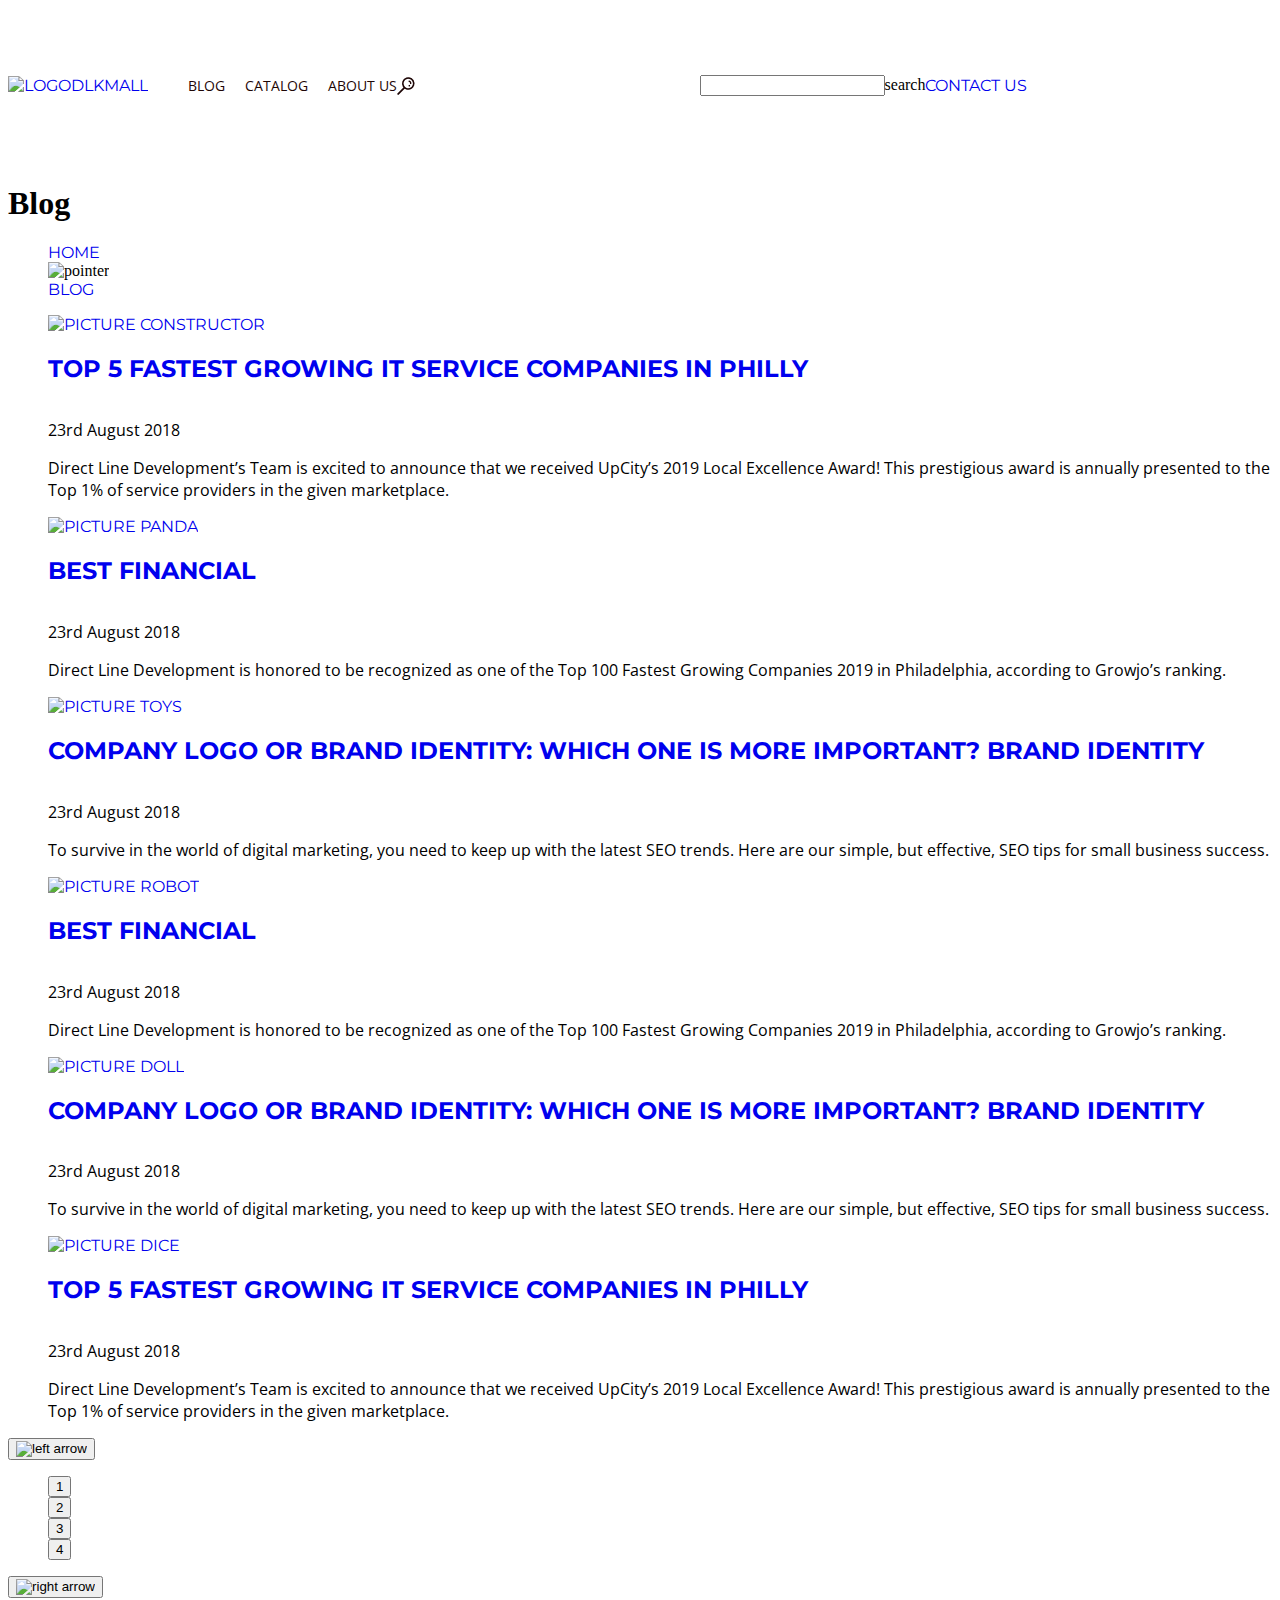
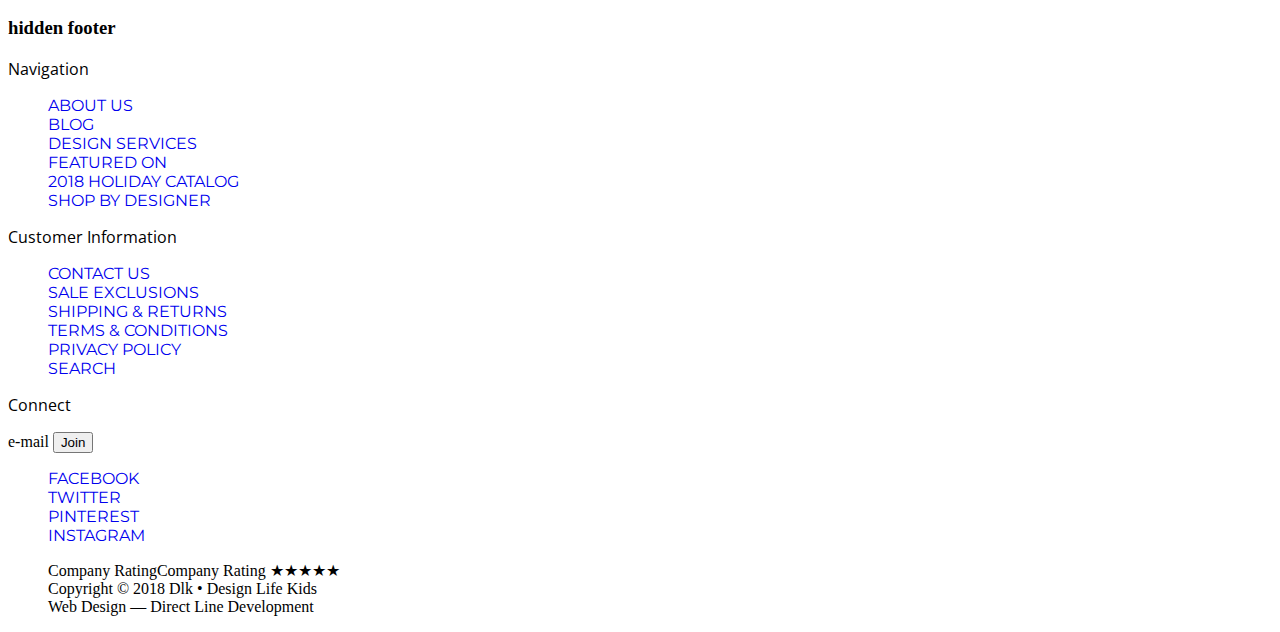
==== pages/blog.html @ 9ad9fa01 "Css + pictu+ conta" ====
<!DOCTYPE html>
<html lang="en">
<head>
    <meta charset="UTF-8">
    <meta http-equiv="X-UA-Compatible" content="IE=edge">
    <meta name="viewport" content="width=device-width, initial-scale=1.0">
    <title>Blog</title>
    <link rel="stylesheet" href="../styles/normalize.css">
    <link rel="stylesheet" href="../styles/common.css">
    <link rel="preconnect" href="https://fonts.googleapis.com">
    <link rel="preconnect" href="https://fonts.gstatic.com" crossorigin>
    <link href="https://fonts.googleapis.com/css2?family=Crimson+Text:ital,wght@1,400;1,700&family=Montserrat:wght@700&family=Open+Sans:wght@400;700&display=swap" rel="stylesheet">
</head>
<body>
    <header class="header container">
        <a href="/">
            <img class="header__logo" src="../pictures/logo.png" alt="LogoDLKmalL">
        </a>
        <nav class="header__nav">
            <ul class="header__nav-list">
                <li class="header-nav__item">
                    <a class="header-nav__link" href="#">Blog</a></li>
                <li class="header-nav__item">
                    <a class="header-nav__link" href="#">Catalog</a></li>
                <li class="header-nav__item">
                    <a class="header-nav__link" href="#">About us</a></li>
            </ul>
        </nav>
        <img class="header-search" src="../pictures/XMLID1397.png" alt="search">
        <uL class="header-search__list">
            <li class="header-search__search"><input type="search">search</li>
            <li class="header-search__btn"><a href="#">Contact us</a></li>
        </uL>
    </header>
    <main class="blog">
    <section class="blog container">
        <h1 class="blog__title">Blog</h1>
            <nav class="breadcrumps">
                <ul class="breadcrumps-list">
                    <li class="breadcrumps__link"><a href="#">Home</a></li>
                    <li class="breadcrumps__img"><img class="category-nav__img" src="../pictures/vector.png" alt="pointer"></li>
                    <li class="breadcrumps__link"><a href="#">Blog</a></li>
                </ul>
            </nav>
            <ul class="blog-list">
                <li class="blog__item"><a class="blog__linc" href="#">
                    <img class="blog_img" src="../pictures/constructor.png" alt="picture constructor">
                    <h2>Top 5 fastest growing it service companies in philly</h2></a></li>
                    <li><p>23rd August 2018</p></li>
                <li>
                    <p>
                        Direct Line Development’s Team is excited to announce that we received UpCity’s 2019 Local Excellence Award! This prestigious award is annually presented to the Top 1% of service providers in the given marketplace.
                    </p>
                </li>
                <li class="blog__item"><a class="blog__linc" href="#">
                    <img class="blog_img" src="../pictures/panda.jpg" alt="picture panda">
                    <h2>Best financial</h2></a></li>
                <li><p>23rd August 2018</p></li>
                <li>
                    <p>
                        Direct Line Development is honored to be recognized as one of the Top 100 Fastest Growing Companies 2019 in Philadelphia, according to Growjo’s ranking.
                    </p>
                </li>
                <li class="blog__item"><a class="blog__linc" href="#">
                    <img class="blog_img" src="../pictures/toys.jpg" alt="picture toys">
                    <h2>Company logo or brand identity: which one is more important? brand identity</h2></a></li>
                <li><p>23rd August 2018</p></li>
                <li>
                    <p>
                        To survive in the world of digital marketing, you need to keep up with the latest SEO trends. Here are our simple, but effective, SEO tips for small business success.
                    </p>
                </li>
                <li class="blog__item"><a class="blog__linc" href="#">
                    <img class="blog_img" src="../pictures/robot.jpg" alt="picture robot">
                    <h2>Best financial</h2></a></li>
                <li><p>23rd August 2018</p></li>
                <li>
                    <p>
                        Direct Line Development is honored to be recognized as one of the Top 100 Fastest Growing Companies 2019 in Philadelphia, according to Growjo’s ranking.
                    </p>
                </li>
                <li class="blog__item"><a class="blog__linc" href="#">
                    <img class="blog_img" src="../pictures/doll.jpg" alt="picture doll">
                    <h2>Company logo or brand identity: which one is more important? brand identity</h2></a></li>
                    <li><p>23rd August 2018</p></li>
                <li>
                    <p>
                        To survive in the world of digital marketing, you need to keep up with the latest SEO trends. Here are our simple, but effective, SEO tips for small business success.
                    </p>
                </li>
                <li class="blog__item"><a class="blog__linc" href="#">
                    <img class="blog_img" src="../pictures/dice.jpg" alt="picture dice">
                    <h2>Top 5 fastest growing it service companies in philly</h2></a></li>
                    <li><p>23rd August 2018</p></li>
                <li>
                    <p>
                        Direct Line Development’s Team is excited to announce that we received UpCity’s 2019 Local Excellence Award! This prestigious award is annually presented to the Top 1% of service providers in the given marketplace.
                    </p>
                </li>
            </ul>
        </section>
    <div class="pages">
        <button class="pages__item"><img src="../pictures/left.jpg" alt="left arrow"></button>
        <ol class="pages__list">
            <li class="pages__item"><button class="pages__btn">1</button></li>
            <li class="pages__item"><button class="pages__btn">2</button></li>
            <li class="pages__item"><button class="pages__btn">3</button></li>
            <li class="pages__item"><button class="pages__btn">4</button></li>
        </ol>
        <button class="pages__item"><img src="../pictures/right.jpg" alt="right arrow"></button>
    </div>
    </main>
    <footer>
        <section class="footer container">
            <h3 class="footer-hidden">hidden footer</h3>
                <p class="footer-title">Navigation</p>
            <ul class="footer__list">
                <li class="footer__item"><a class="footer__link" href="#">About Us</a></li>
                <li class="footer__item"><a class="footer__link" href="#">Blog</a></li>
                <li class="footer__item"><a class="footer__link" href="#">Design Services</a></li>
                <li class="footer__item"><a class="footer__link" href="#">Featured On</a></li>
                <li class="footer__item"><a class="footer__link" href="#">2018 Holiday Catalog</a></li>
                <li class="footer__item"><a class="footer__link" href="#">Shop By Designer</a></li>
            </ul>
            <p class="footer-title">Customer Information</p> 
            <ul class="footer__list">
                <li class="footer__item"><a class="footer__link" href="#">Contact Us</a></li>
                <li class="footer__item"><a class="footer__link" href="#">Sale Exclusions</a></li>
                <li class="footer__item"><a class="footer__link" href="#">Shipping & Returns</a></li> 
                <li class="footer__item"><a class="footer__link" href="#">Terms & Conditions</a></li>
                <li class="footer__item"><a class="footer__link" href="#">Privacy Policy</a></li>
                <li class="footer__item"><a class="footer__link" href="#">Search</a></li>
            </ul>
            <p class="footer-title">Connect</p> 
            <form class="footer__enter" action="e-mail">e-mail
            <button class="footer__btn">Join</button>
            </form>
            <ul class="footer-social__list">
                <li class="footer-social__item"><a class="footer-social__link" href="#">Facebook</a></li>
                <li class="footer-social__item"><a class="footer-social__link" href="#">Twitter</a></li>
                <li class="footer-social__item"><a class="footer-social__link" href="#">Pinterest</a></li>
                <li class="footer-social__item"><a class="footer-social__link" href="#">Instagram</a></li>
            </ul>
            <ul class="iformation">
                <li class="information__text">Company RatingCompany Rating &#9733;&#9733;&#9733;&#9733;&#9733;</li>
                <li class="information__text">Copyright © 2018 Dlk • Design Life Kids</li>
                <li class="information__text">Web Design — Direct Line Development</li>
            </ul>
        </section>
    </footer>
    
</body>
</html>
---- styles/common.css ----
/* Общие стили*/
* {
    box-sizing: border-box;
}

ul {
    list-style-type: none;
}

ol {
    list-style-type: none;
}

a {
    display: inline-block;
    text-decoration: none;
    text-transform: uppercase;
    font-family: 'Montserrat', sans-serif;
}
a:hover {
    text-decoration: underline;
}

.category__link {
    color: #FFFFFF;
}

p {
    font-family: 'Open Sans', sans-serif;
}


header {
    display: flex;
    align-items: center;
    margin: 50px auto;
}

.container{
    max-width: 1400px;
    margin: 0 auto;
}

.header__nav-list {
    display: flex;
}

.header-nav__link {
    color: #1E0606;
    font-family: 'Open Sans';
    font-style: normal;
    font-weight: 400;
    font-size: 14px;
    line-height: 19px;
    display: flex;
    align-items: center;
    text-transform: uppercase;
}

.header-nav__item:not(:last-child) {
    margin-right: 20.02px;
}

.header-search__list {
    display: flex;
    align-items: center;
    margin: 67.26px auto;
}
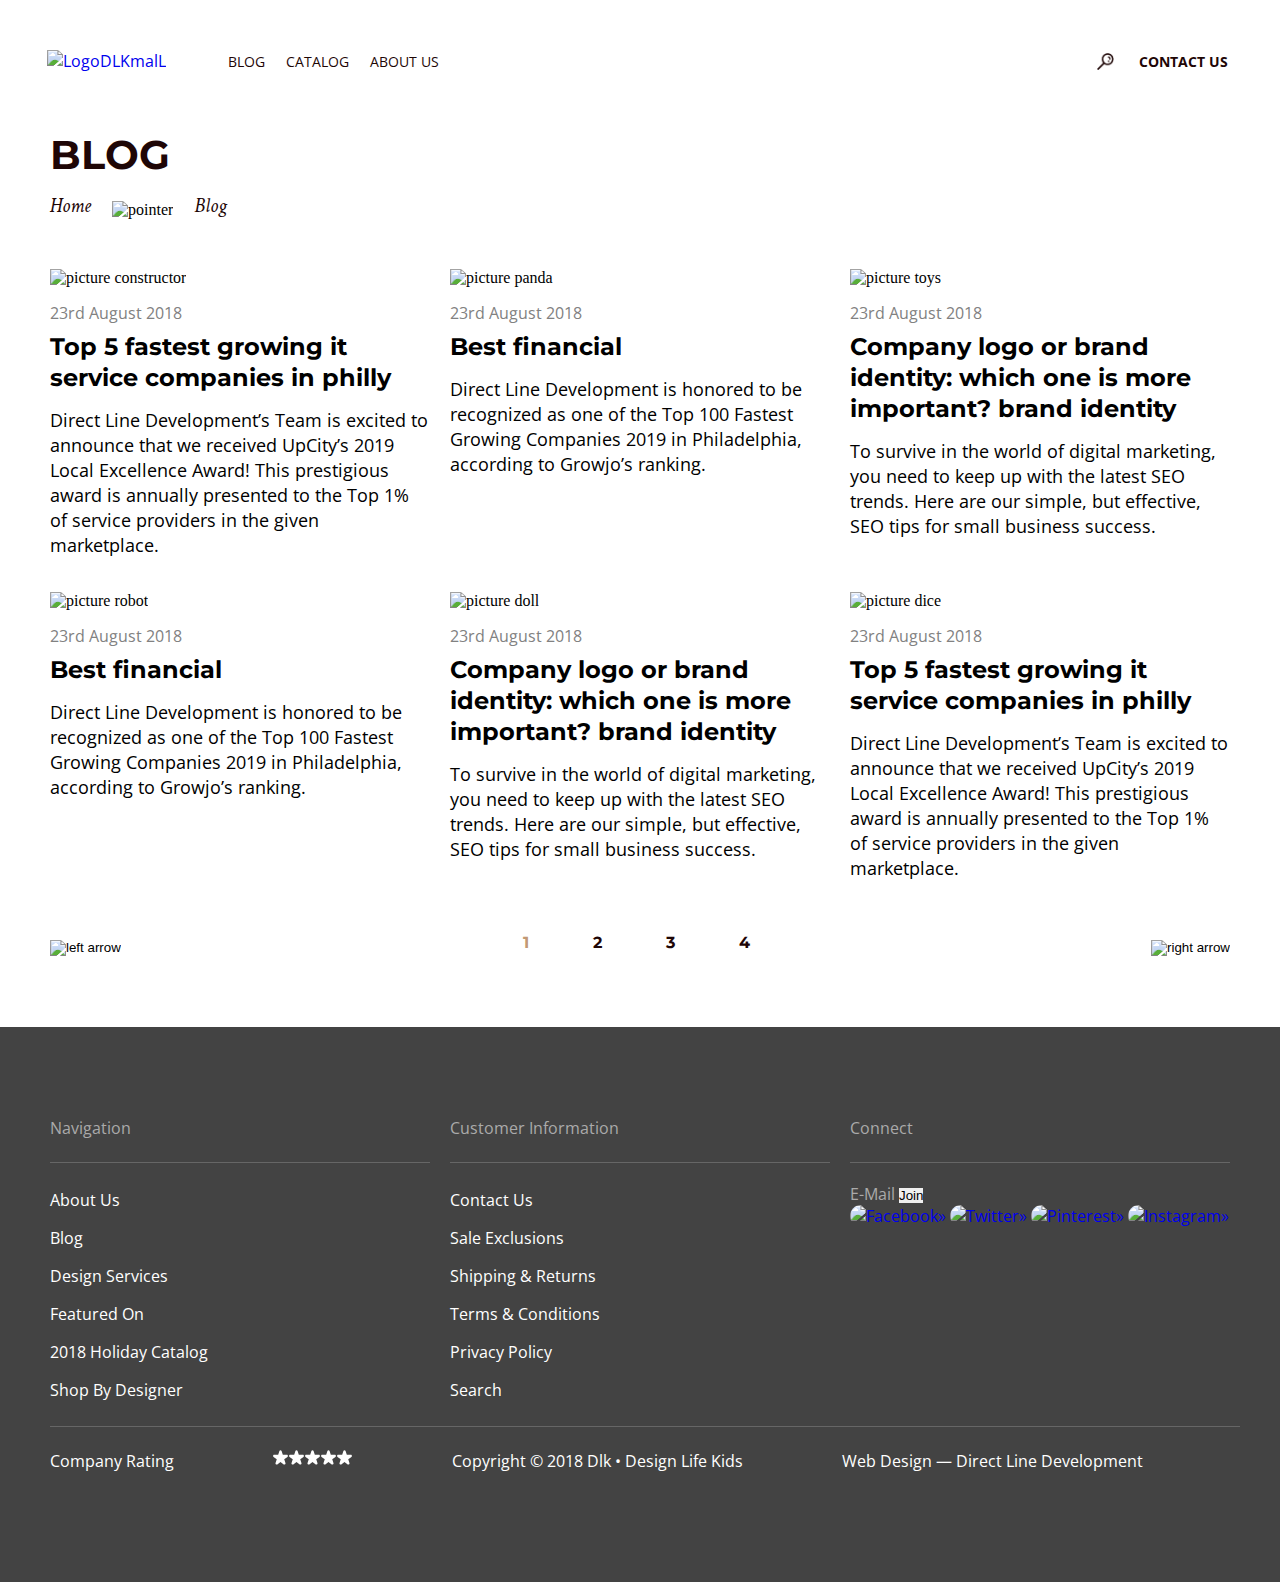
==== commit 917f2fb2: "blog and contact" ====
--- a/pages/blog.html
+++ b/pages/blog.html
@@ -7,6 +7,7 @@
     <title>Blog</title>
     <link rel="stylesheet" href="../styles/normalize.css">
     <link rel="stylesheet" href="../styles/common.css">
+    <link rel="stylesheet" href="../styles/blog.css">
     <link rel="preconnect" href="https://fonts.googleapis.com">
     <link rel="preconnect" href="https://fonts.gstatic.com" crossorigin>
     <link href="https://fonts.googleapis.com/css2?family=Crimson+Text:ital,wght@1,400;1,700&family=Montserrat:wght@700&family=Open+Sans:wght@400;700&display=swap" rel="stylesheet">
@@ -14,22 +15,21 @@
 <body>
     <header class="header container">
         <a href="/">
-            <img class="header__logo" src="../pictures/logo.png" alt="LogoDLKmalL">
+            <img class="header__logo" src="../pictures/logo.png" alt="LogoDLKmalL" width="100" height="52">
         </a>
         <nav class="header__nav">
             <ul class="header__nav-list">
                 <li class="header-nav__item">
-                    <a class="header-nav__link" href="#">Blog</a></li>
+                    <a class="header-nav__link" href="../pages/blog.html">Blog</a></li>
                 <li class="header-nav__item">
-                    <a class="header-nav__link" href="#">Catalog</a></li>
+                    <a class="header-nav__link" href="../pages/catalog.html">Catalog</a></li>
                 <li class="header-nav__item">
-                    <a class="header-nav__link" href="#">About us</a></li>
+                    <a class="header-nav__link" href="../pages/contact.html">About us</a></li>
             </ul>
         </nav>
-        <img class="header-search" src="../pictures/XMLID1397.png" alt="search">
-        <uL class="header-search__list">
-            <li class="header-search__search"><input type="search">search</li>
-            <li class="header-search__btn"><a href="#">Contact us</a></li>
+            <uL class="header-search__list">
+                <li class="header-search__item"><img class="header-search-img" src="../pictures/XMLID1397.png" alt="search" width="17" height="17"></li>
+            <li class="header-search__item"><a class="header-search__btn" href="../pages/contact.html">Contact us</a></li>
         </uL>
     </header>
     <main class="blog">
@@ -37,84 +37,78 @@
         <h1 class="blog__title">Blog</h1>
             <nav class="breadcrumps">
                 <ul class="breadcrumps-list">
-                    <li class="breadcrumps__link"><a href="#">Home</a></li>
-                    <li class="breadcrumps__img"><img class="category-nav__img" src="../pictures/vector.png" alt="pointer"></li>
-                    <li class="breadcrumps__link"><a href="#">Blog</a></li>
+                    <li class="breadcrumps__link"><a class="breadcrumps__text" href="../index.html">Home</a></li>
+                    <li class="breadcrumps__img"><img class="breadcrumps-nav__img" src="../pictures/vector.png" alt="pointer"></li>
+                    <li class="breadcrumps__link"><a class="breadcrumps__text" href="../pages/blog.html">Blog</a></li>
                 </ul>
             </nav>
             <ul class="blog-list">
-                <li class="blog__item"><a class="blog__linc" href="#">
+                <li class="blog__item">
                     <img class="blog_img" src="../pictures/constructor.png" alt="picture constructor">
-                    <h2>Top 5 fastest growing it service companies in philly</h2></a></li>
-                    <li><p>23rd August 2018</p></li>
-                <li>
-                    <p>
-                        Direct Line Development’s Team is excited to announce that we received UpCity’s 2019 Local Excellence Award! This prestigious award is annually presented to the Top 1% of service providers in the given marketplace.
-                    </p>
+                    <p class="blog__data">23rd August 2018</p>
+                    <a class="blog__name"  href="#">Top 5 fastest growing it service companies in philly</a>
+                    <p class="blog__information">
+                        Direct Line Development’s Team is excited to announce that we received UpCity’s 2019 Local Excellence Award! This prestigious award is annually presented to the Top 1% of service providers in the given marketplace.</p>
                 </li>
-                <li class="blog__item"><a class="blog__linc" href="#">
+                <li class="blog__item">
                     <img class="blog_img" src="../pictures/panda.jpg" alt="picture panda">
-                    <h2>Best financial</h2></a></li>
-                <li><p>23rd August 2018</p></li>
-                <li>
-                    <p>
+                    <p class="blog__data">23rd August 2018</p>
+                    <a class="blog__name" href="#">Best financial</a>
+                    <p class="blog__information">
                         Direct Line Development is honored to be recognized as one of the Top 100 Fastest Growing Companies 2019 in Philadelphia, according to Growjo’s ranking.
                     </p>
                 </li>
-                <li class="blog__item"><a class="blog__linc" href="#">
+                <li class="blog__item">
                     <img class="blog_img" src="../pictures/toys.jpg" alt="picture toys">
-                    <h2>Company logo or brand identity: which one is more important? brand identity</h2></a></li>
-                <li><p>23rd August 2018</p></li>
-                <li>
-                    <p>
+                    <p class="blog__data">23rd August 2018</p>
+                    <a class="blog__name" href="#">Company logo or brand identity: which one is more important? brand identity</a>
+                    <p class="blog__information">
                         To survive in the world of digital marketing, you need to keep up with the latest SEO trends. Here are our simple, but effective, SEO tips for small business success.
                     </p>
                 </li>
-                <li class="blog__item"><a class="blog__linc" href="#">
+                <li class="blog__item">
                     <img class="blog_img" src="../pictures/robot.jpg" alt="picture robot">
-                    <h2>Best financial</h2></a></li>
-                <li><p>23rd August 2018</p></li>
-                <li>
-                    <p>
+                    <p class="blog__data">23rd August 2018</p>
+                    <a class="blog__name" href="#">Best financial</a>
+                    <p class="blog__information">
                         Direct Line Development is honored to be recognized as one of the Top 100 Fastest Growing Companies 2019 in Philadelphia, according to Growjo’s ranking.
                     </p>
                 </li>
-                <li class="blog__item"><a class="blog__linc" href="#">
+                <li class="blog__item">
                     <img class="blog_img" src="../pictures/doll.jpg" alt="picture doll">
-                    <h2>Company logo or brand identity: which one is more important? brand identity</h2></a></li>
-                    <li><p>23rd August 2018</p></li>
-                <li>
-                    <p>
+                    <p class="blog__data">23rd August 2018</p>
+                    <a class="blog__name" href="#">Company logo or brand identity: which one is more important? brand identity</a>
+                    <p class="blog__information">
                         To survive in the world of digital marketing, you need to keep up with the latest SEO trends. Here are our simple, but effective, SEO tips for small business success.
                     </p>
                 </li>
-                <li class="blog__item"><a class="blog__linc" href="#">
+                <li class="blog__item">
                     <img class="blog_img" src="../pictures/dice.jpg" alt="picture dice">
-                    <h2>Top 5 fastest growing it service companies in philly</h2></a></li>
-                    <li><p>23rd August 2018</p></li>
-                <li>
-                    <p>
+                    <p class="blog__data">23rd August 2018</p>
+                    <a class="blog__name" href="#">Top 5 fastest growing it service companies in philly</a>
+                    <p class="blog__information">
                         Direct Line Development’s Team is excited to announce that we received UpCity’s 2019 Local Excellence Award! This prestigious award is annually presented to the Top 1% of service providers in the given marketplace.
                     </p>
                 </li>
             </ul>
         </section>
-    <div class="pages">
-        <button class="pages__item"><img src="../pictures/left.jpg" alt="left arrow"></button>
-        <ol class="pages__list">
-            <li class="pages__item"><button class="pages__btn">1</button></li>
-            <li class="pages__item"><button class="pages__btn">2</button></li>
-            <li class="pages__item"><button class="pages__btn">3</button></li>
-            <li class="pages__item"><button class="pages__btn">4</button></li>
-        </ol>
-        <button class="pages__item"><img src="../pictures/right.jpg" alt="right arrow"></button>
-    </div>
+        <div class="pages container">
+            <button class="pages__item-left"><img src="../pictures/tleft.svg" alt="left arrow"></button>
+            <ol class="pages__list">
+                <li class="pages__item"><a class="pages__nav actpage" href="#">1</a></li>
+                <li class="pages__item"><a class="pages__nav" href="#">2</a></li>
+                <li class="pages__item"><a class="pages__nav" href="#">3</a></li>
+                <li class="pages__item"><a class="pages__nav" href="#">4</a></li>
+            </ol>
+            <button class="pages__item-right"><img src="../pictures/tright.svg" alt="right arrow"></button>
+        </div>
     </main>
     <footer>
-        <section class="footer container">
-            <h3 class="footer-hidden">hidden footer</h3>
-                <p class="footer-title">Navigation</p>
+        <section class="footer">
+            <h3 class="hidden__header">hidden footer</h3>
+            <div  class="footer-block container">
             <ul class="footer__list">
+                <li class="footer-title"><p class="footer-text">Navigation</p></li>
                 <li class="footer__item"><a class="footer__link" href="#">About Us</a></li>
                 <li class="footer__item"><a class="footer__link" href="#">Blog</a></li>
                 <li class="footer__item"><a class="footer__link" href="#">Design Services</a></li>
@@ -122,8 +116,8 @@
                 <li class="footer__item"><a class="footer__link" href="#">2018 Holiday Catalog</a></li>
                 <li class="footer__item"><a class="footer__link" href="#">Shop By Designer</a></li>
             </ul>
-            <p class="footer-title">Customer Information</p> 
             <ul class="footer__list">
+                <li class="footer-title"><p class="footer-text">Customer Information</p> </li>
                 <li class="footer__item"><a class="footer__link" href="#">Contact Us</a></li>
                 <li class="footer__item"><a class="footer__link" href="#">Sale Exclusions</a></li>
                 <li class="footer__item"><a class="footer__link" href="#">Shipping & Returns</a></li> 
@@ -131,23 +125,35 @@
                 <li class="footer__item"><a class="footer__link" href="#">Privacy Policy</a></li>
                 <li class="footer__item"><a class="footer__link" href="#">Search</a></li>
             </ul>
-            <p class="footer-title">Connect</p> 
-            <form class="footer__enter" action="e-mail">e-mail
-            <button class="footer__btn">Join</button>
-            </form>
-            <ul class="footer-social__list">
-                <li class="footer-social__item"><a class="footer-social__link" href="#">Facebook</a></li>
-                <li class="footer-social__item"><a class="footer-social__link" href="#">Twitter</a></li>
-                <li class="footer-social__item"><a class="footer-social__link" href="#">Pinterest</a></li>
-                <li class="footer-social__item"><a class="footer-social__link" href="#">Instagram</a></li>
+            <ul class="footer__list">
+                <li class="footer-title"><p class="footer-text" tabindex="0">Connect</p></li>
+                <li><form class="footer__enter" action="e-mail">e-mail
+                        <button class="footer__btn">Join</button>
+                    </form>
+                </li>
+                <li class="footer-social__item"><a class="footer-social__link-fb" href="#"><img class="footer-social__img" src="../pictures/f.svg" alt="Facebook»"></a></li>
+                <li class="footer-social__item"><a class="footer-social__link-tw" href="#"><img class="footer-social__img" src="../pictures/twitter.svg" alt="Twitter»"></a></li>
+                <li class="footer-social__item"><a class="footer-social__link-pi" href="#"><img class="footer-social__img" src="../pictures/Pinterest.svg" alt="Pinterest»"></a></li>
+                <li class="footer-social__item"><a class="footer-social__link-ins" href="#"><img class="footer-social__img" src="../pictures/Shape.svg" alt="Instagram»"></a></li>
             </ul>
-            <ul class="iformation">
-                <li class="information__text">Company RatingCompany Rating &#9733;&#9733;&#9733;&#9733;&#9733;</li>
-                <li class="information__text">Copyright © 2018 Dlk • Design Life Kids</li>
-                <li class="information__text">Web Design — Direct Line Development</li>
+            </div>
+            <div class="footer__end container">
+            <ul class="footer__end-iformation">
+                <li class="footer__end-text"> Company Rating</li> 
+                <li class="footer__end-stars"><fieldset class="information__raiting">
+                    <legend class="hidden__header">Rating</legend>
+                        <input class="raiting__stars" type="radio" name="raiting stars" value="1" aria-label="terrible">
+                        <input class="raiting__stars" type="radio" name="raiting stars" value="2" aria-label="tolerably">
+                        <input class="raiting__stars" type="radio" name="raiting stars" value="3" aria-label="normal">
+                        <input class="raiting__stars" type="radio" name="raiting stars" value="4" aria-label="fine">
+                        <input class="raiting__stars" type="radio" name="raiting stars" value="5" aria-label="great">
+                    </fieldset>
+                </li>
+                <li class="footer__end-text">Copyright © 2018 Dlk • Design Life Kids</li>
+                <li class="footer__end-text">Web Design — Direct Line Development</li>
             </ul>
+            </div>
         </section>
     </footer>
-    
 </body>
 </html>--- a/styles/common.css
+++ b/styles/common.css
@@ -1,68 +1,401 @@
 /* Общие стили*/
 * {
+    margin: 0;
+    padding: 0;
     box-sizing: border-box;
 }
 
+ol,
 ul {
     list-style-type: none;
 }
 
-ol {
-    list-style-type: none;
+h1, h2 {
+    font-family: 'Montserrat', Arial, sans-serif;;
+    font-weight: 700;
+    font-size: 40px;
+    text-transform: uppercase;
+    color: #1E0606;
 }
 
 a {
-    display: inline-block;
     text-decoration: none;
-    text-transform: uppercase;
-    font-family: 'Montserrat', sans-serif;
-}
-a:hover {
-    text-decoration: underline;
-}
-
-.category__link {
-    color: #FFFFFF;
-}
-
-p {
-    font-family: 'Open Sans', sans-serif;
-}
-
+    font-family: 'Open Sans', Arial, sans-serif;
+}
+
+button,
+button:hover{
+    border: none;
+    cursor: pointer;
+
+}
+
+button:hover{
+    background: #C29974;
+}
+
+.container{
+    max-width: 1200px;
+    margin: 50px auto;
+}
 
 header {
     display: flex;
     align-items: center;
-    margin: 50px auto;
-}
-
-.container{
-    max-width: 1400px;
-    margin: 0 auto;
+}
+
+.header__logo{
+    margin-left: 7px;
+}
+
+.header__logo:hover{
+    opacity: 0.5;
+}
+
+.header__logo:active{
+    opacity: 0.2;
+}
+
+
+.header__nav {
+    margin-right: auto;
 }
 
 .header__nav-list {
     display: flex;
+    margin: auto 62px;
+    align-items: center;
+}
+
+.header-nav__item{
+    display: flex;
+    align-items: center;
+    text-transform: uppercase;
+} 
+
+.header-nav__item:not(:last-child) { 
+    margin-right: 21px;
+}
+
+.header-search__item:hover{
+    opacity: 0.5;
+}
+
+.header-search__item:active{
+    opacity: 0.2;
+}
+
+.header-search__list{
+    display: flex;
+    justify-content: end;
+    margin-right: 12px;
+} 
+
+.header-search__item{
+    background-color: #FFFFFF;
+    font-weight: 700;
+    font-size: 14px;
+    line-height: 19px;
+    display: flex;
+    align-items: center;
+    text-transform: uppercase;
+    color: #1E0606; 
+}
+
+.header-search__item:not(:last-child) {
+    margin-right: 25px;
 }
 
 .header-nav__link {
+    font-family: 'Open Sans', Arial, sans-serif;
+    font-weight: 400;
+    font-size: 14px;    
+    line-height: 19px;
+    display: flex;
+    align-items: center;
+    text-transform: uppercase;
     color: #1E0606;
-    font-family: 'Open Sans';
+}
+
+.header-nav__link:hover{
+    color: #1e060683;
+}
+
+.header-nav__link:active{
+    color: #1e06061f;
+}
+
+
+.footer {
+    width: 100%;
+    height: 555px;
+    background-color: #434343;
+}
+
+.footer-block{
+    display: flex;
+    text-transform: capitalize;
+    font-family: 'Open Sans', Arial, sans-serif;
+    font-size: 16px;
+    line-height: 22px;
+    color: #AAAAAA;
+    padding-top: 90px;
+    padding-left: 10px;
+    margin-bottom: 47px;
+    gap: 20px;
+}
+
+.footer__list{
+    width: 380px;
+}
+
+.footer-text{
+    border-bottom: 1px solid #666666;
+    margin-bottom: 20px;
+    padding-bottom: 23px;
+}
+
+.footer-end {
+    display: flex;
+    justify-content: space-around;
+}
+
+.footer__link {
+    display: flex;
+    padding: 6px 0px 10px 0px;
+    text-transform: capitalize;
+    color: #ffffff;
+    font-family: 'Open Sans', Arial, sans-serif;
     font-style: normal;
     font-weight: 400;
+    font-size: 16px;
+    line-height: 22px;
+}
+
+.footer__link:hover{
+    opacity: 0.5;
+}
+
+.header-search__btn {
+    font-family: 'Open Sans', Arial, sans-serif;
+    font-style: normal;
+    font-weight: 700;
     font-size: 14px;
     line-height: 19px;
     display: flex;
     align-items: center;
     text-transform: uppercase;
-}
-
-.header-nav__item:not(:last-child) {
-    margin-right: 20.02px;
-}
-
-.header-search__list {
-    display: flex;
-    align-items: center;
-    margin: 67.26px auto;
-}+    color: #1E0606;
+}
+
+.footer-social__item {
+    display: inline;
+}
+
+.footer-social__img{
+    border-radius: 15px;
+    background-repeat: no-repeat;
+}
+
+.footer__end{
+    margin-top: 0px;
+}
+
+.footer__end-iformation{
+    display: flex;
+    gap: 99px;
+    margin-left: 10px;
+    margin-top: -32px;
+    border-top: 1px solid #666666;
+    padding-top: 23px;
+}
+
+.footer__end-text{
+    font-family: 'Open Sans', Arial, sans-serif;
+    font-weight: 400;
+    font-size: 16px;
+    line-height: 22px;
+    display: flex;
+    align-items: center;
+    color: #FFFFFF;
+}
+
+
+.footer__end-stars{
+    position: relative;
+    width: 5em;
+    height: 1em;
+    background-image: url(../pictures/star.svg);
+    background-size: 1em auto;
+    background-repeat: repeat-x;
+}
+
+.information__raiting{
+    display: flex;
+    gap: 2px;
+}
+.raiting__stars{
+    position: absolute;
+    top: 0px;
+    left: 0px;
+    margin: 0px;
+    width: 1em;
+    height: 1em;
+    background-size: 1em auto;
+    background-repeat: repeat-x;
+    font-size: inherit;
+    -moz-appearance: none;
+    appearance: none;
+}
+
+.raiting__stars:checked,
+.raiting__stars:hover {
+    background-image: url(../pictures/star_aktive.svg);
+    background-size: 1em auto;
+}
+
+.raiting__stars:hover ~ .raiting__stars{
+    background-image: url(../pictures/star.svg);
+}
+
+.raiting__stars:nth-of-type(1){
+    z-index: 5;
+    width: 1em;
+}
+
+.raiting__stars:nth-of-type(2){
+    z-index: 4;
+    width: 2em;
+}
+
+.raiting__stars:nth-of-type(3){
+    z-index: 3;
+    width: 3em;
+}
+
+.raiting__stars:nth-of-type(4){
+    z-index: 2;
+    width: 4em;
+}
+
+.raiting__stars:nth-of-type(5){
+    z-index: 1;
+    width: 5em;
+}
+
+.information__raiting{
+    margin: 0;
+    padding: 0;
+    border: none;
+}
+
+.hidden__header{
+    opacity: 0;
+    position: absolute;
+    left: -1000px;
+}
+
+.visualli__hidden{
+    width: 1px;
+    height: 1px;
+    margin: -1px;
+    border: 0;
+    padding: 0;
+    white-space: nowrap;
+    overflow: hidden;
+    clip: rect(0 0 0 0);
+    clip-path: inset(100%);
+}
+
+.category__title {
+    margin: 59px 0 15px 11px;
+}
+
+.breadcrumps-list{
+    display: flex;
+    margin-left: 10px;
+    gap: 21px;
+    margin-bottom: 50px;
+}
+
+.breadcrumps__text{
+    font-family: 'Crimson Text', Arial, sans-serif;
+    font-style: italic;
+    font-weight: 400;
+    font-size: 20px;
+    line-height: 26px;
+    color: #1E0606;
+}
+
+.breadcrumps-nav__img{
+    margin-top: 8px;
+}
+
+.breadcrumps__text:hover{
+    opacity: 0.5;
+}
+
+.pages{
+    display: flex;
+    justify-content: space-between;
+    padding-top: 23px;
+}
+
+.pages__list{
+    display: flex;
+    gap: 64px;
+    padding: 4px 0px 14px 2px;
+}
+
+.pages__item-left,
+.pages__item-right{
+    margin: 0; 
+    padding: 0; 
+    border: 0; 
+    outline: none; 
+    background-color: transparent;
+    margin-left: 10px;
+    margin-right: 10px;
+}
+
+.pages__item-left:hover{
+    background: none;
+    background-image: url(../pictures/hoverle.svg);
+    background-repeat: no-repeat;
+}
+
+.pages__item-left:active{
+    background: none;
+    background-image: url(../pictures/aktleft.svg);
+    background-repeat: no-repeat;
+}
+
+.pages__item-right:hover{
+    background: none;
+    background-image: url(../pictures/hovervektor.svg);
+    background-repeat: no-repeat;
+}
+
+.pages__item-right:active{
+    background: none;
+    background-image: url(../pictures/aktive.svg);
+    background-repeat: no-repeat;
+}
+
+.pages__nav{
+    font-family: 'Montserrat';
+    font-weight: 700;
+    font-size: 16px;
+    line-height: 20px;
+    text-transform: uppercase;
+    color: #1E0606;
+}
+
+.pages__nav:hover{
+    color: #AAAAAA;
+}
+
+.pages__nav:active,
+.actpage{
+    color: #C29974;
+}
--- a/styles/blog.css
+++ b/styles/blog.css
@@ -0,0 +1,58 @@
+.blog__title{
+    font-weight: 700;
+    font-size: 40px;
+    line-height: 49px;
+    margin: 58px 0px 14px 10px;
+}
+
+.blog-list{
+    display: flex;
+    flex-wrap: wrap;
+    gap: 20px;
+    margin-left: 10px;
+    margin-bottom: -39px;
+}
+
+.blog__item{
+    max-width: 380px;
+}
+
+.blog_img{
+    margin-bottom: 15px;
+}
+
+.blog__data{
+    font-family: 'Open Sans';
+    font-weight: 400;
+    font-size: 16px;
+    line-height: 22px;
+    color: #818181;
+    mix-blend-mode: normal;
+    margin-bottom: 7px;
+}
+
+.blog__name{
+    font-family: 'Montserrat';
+    font-weight: 700;
+    font-size: 24px;
+    line-height: 31px;
+    color: black;
+}
+
+.blog__name:hover,
+.blog__name:active{
+    text-decoration: underline;
+}
+
+.blog__information{
+    font-family: 'Open Sans';
+    font-weight: 400;
+    font-size: 18px;
+    line-height: 25px; 
+    padding-top: 15px;
+    padding-bottom: 14px;
+}
+
+.pages{
+    margin-bottom: 60px;
+}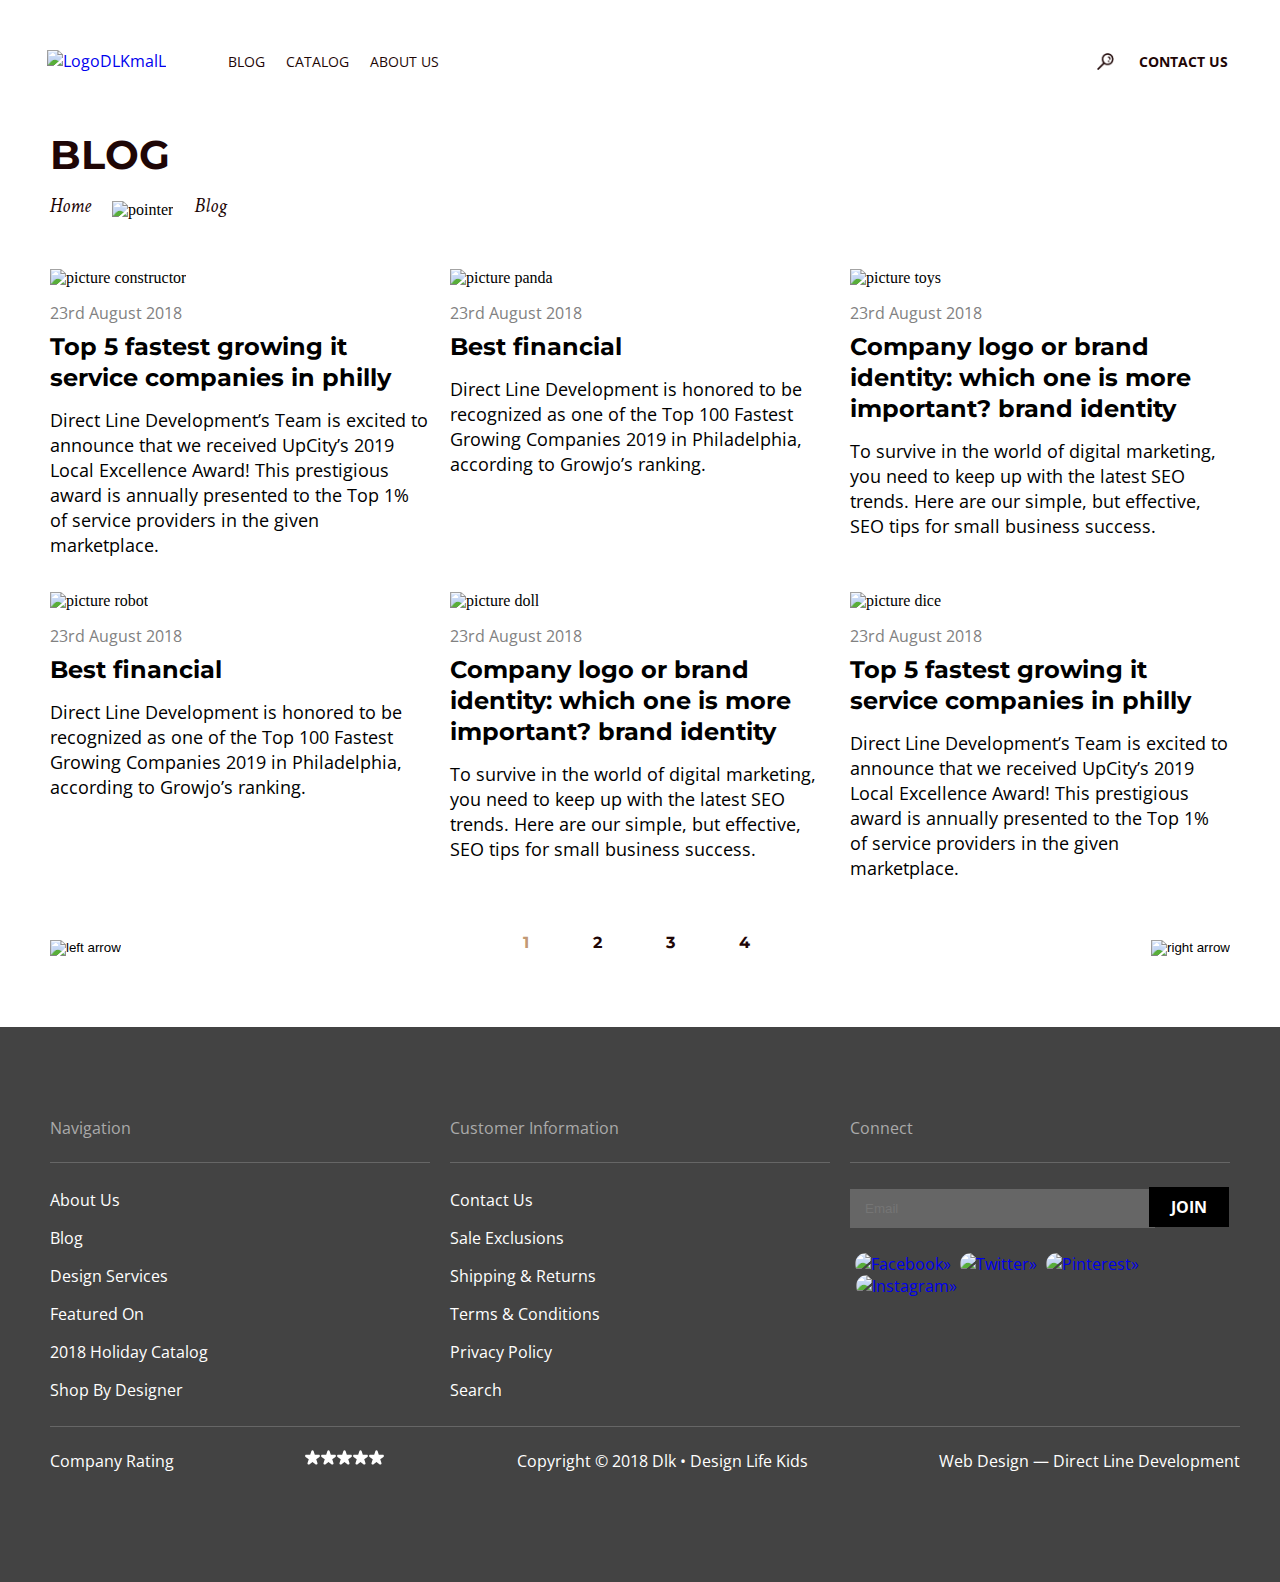
==== commit 83ed8c10: "modal" ====
--- a/pages/blog.html
+++ b/pages/blog.html
@@ -127,14 +127,16 @@
             </ul>
             <ul class="footer__list">
                 <li class="footer-title"><p class="footer-text" tabindex="0">Connect</p></li>
-                <li><form class="footer__enter" action="e-mail">e-mail
-                        <button class="footer__btn">Join</button>
+                <li class="footer__input">
+                    <label class="footer__lable" for="Email"></label>
+                    <input class="footer__form" type="email" id="Email" placeholder="Email">
+                    <button class="footer__btn">Join</button>
                     </form>
                 </li>
-                <li class="footer-social__item"><a class="footer-social__link-fb" href="#"><img class="footer-social__img" src="../pictures/f.svg" alt="Facebook»"></a></li>
+                <li class="footer-social__item"><a class="footer-social__link-fb" href="#"><img class="footer-social__img" src="../pictures/Facebook.svg" alt="Facebook»"></a></li>
                 <li class="footer-social__item"><a class="footer-social__link-tw" href="#"><img class="footer-social__img" src="../pictures/twitter.svg" alt="Twitter»"></a></li>
                 <li class="footer-social__item"><a class="footer-social__link-pi" href="#"><img class="footer-social__img" src="../pictures/Pinterest.svg" alt="Pinterest»"></a></li>
-                <li class="footer-social__item"><a class="footer-social__link-ins" href="#"><img class="footer-social__img" src="../pictures/Shape.svg" alt="Instagram»"></a></li>
+                <li class="footer-social__item"><a class="footer-social__link-ins" href="#"><img class="footer-social__img" src="../pictures/Instagram.svg" alt="Instagram»"></a></li>
             </ul>
             </div>
             <div class="footer__end container">
@@ -142,11 +144,11 @@
                 <li class="footer__end-text"> Company Rating</li> 
                 <li class="footer__end-stars"><fieldset class="information__raiting">
                     <legend class="hidden__header">Rating</legend>
-                        <input class="raiting__stars" type="radio" name="raiting stars" value="1" aria-label="terrible">
-                        <input class="raiting__stars" type="radio" name="raiting stars" value="2" aria-label="tolerably">
-                        <input class="raiting__stars" type="radio" name="raiting stars" value="3" aria-label="normal">
-                        <input class="raiting__stars" type="radio" name="raiting stars" value="4" aria-label="fine">
-                        <input class="raiting__stars" type="radio" name="raiting stars" value="5" aria-label="great">
+                        <input class="raiting__stars width" type="radio" name="raiting stars" value="1" aria-label="terrible">
+                        <input class="raiting__stars width" type="radio" name="raiting stars" value="2" aria-label="tolerably">
+                        <input class="raiting__stars width" type="radio" name="raiting stars" value="3" aria-label="normal">
+                        <input class="raiting__stars width" type="radio" name="raiting stars" value="4" aria-label="fine">
+                        <input class="raiting__stars width" type="radio" name="raiting stars" value="5" aria-label="great">
                     </fieldset>
                 </li>
                 <li class="footer__end-text">Copyright © 2018 Dlk • Design Life Kids</li>
--- a/styles/common.css
+++ b/styles/common.css
@@ -3,6 +3,11 @@
     margin: 0;
     padding: 0;
     box-sizing: border-box;
+}
+
+:active, :hover, :focus {
+    outline: 0;
+    outline-offset: 0;
 }
 
 ol,
@@ -188,8 +193,51 @@
     color: #1E0606;
 }
 
+.footer__form{
+    background: #666666;
+    border: none;
+    outline: 0;
+    outline-offset: 0;
+    width: 305px;
+    height: 39px;
+}
+
+.footer__btn{
+    font-family: 'Open Sans';
+    font-weight: 700;
+    font-size: 16px;
+    line-height: 22px;
+    text-transform: uppercase;
+    color: #FFFFFF;
+    padding: 9px 22px;
+    background-color: #000000;
+    margin-left: -10px;
+}
+
+.footer__input{
+    margin-top: 24px;
+    margin-bottom: 25px;
+}
+
+.footer__form{
+    padding: 9px 15px;
+}
+
+.footer__lable{
+    font-family: 'Open Sans';   
+    font-weight: 400;
+    font-size: 16px;
+    line-height: 22px;
+    color: #EBEBEB;
+}
+
 .footer-social__item {
     display: inline;
+    margin-left: 6px;
+}
+
+.footer-social__item:not(:last-child){
+    margin-left: 5px;
 }
 
 .footer-social__img{
@@ -203,6 +251,7 @@
 
 .footer__end-iformation{
     display: flex;
+    justify-content: space-between;
     gap: 99px;
     margin-left: 10px;
     margin-top: -32px;
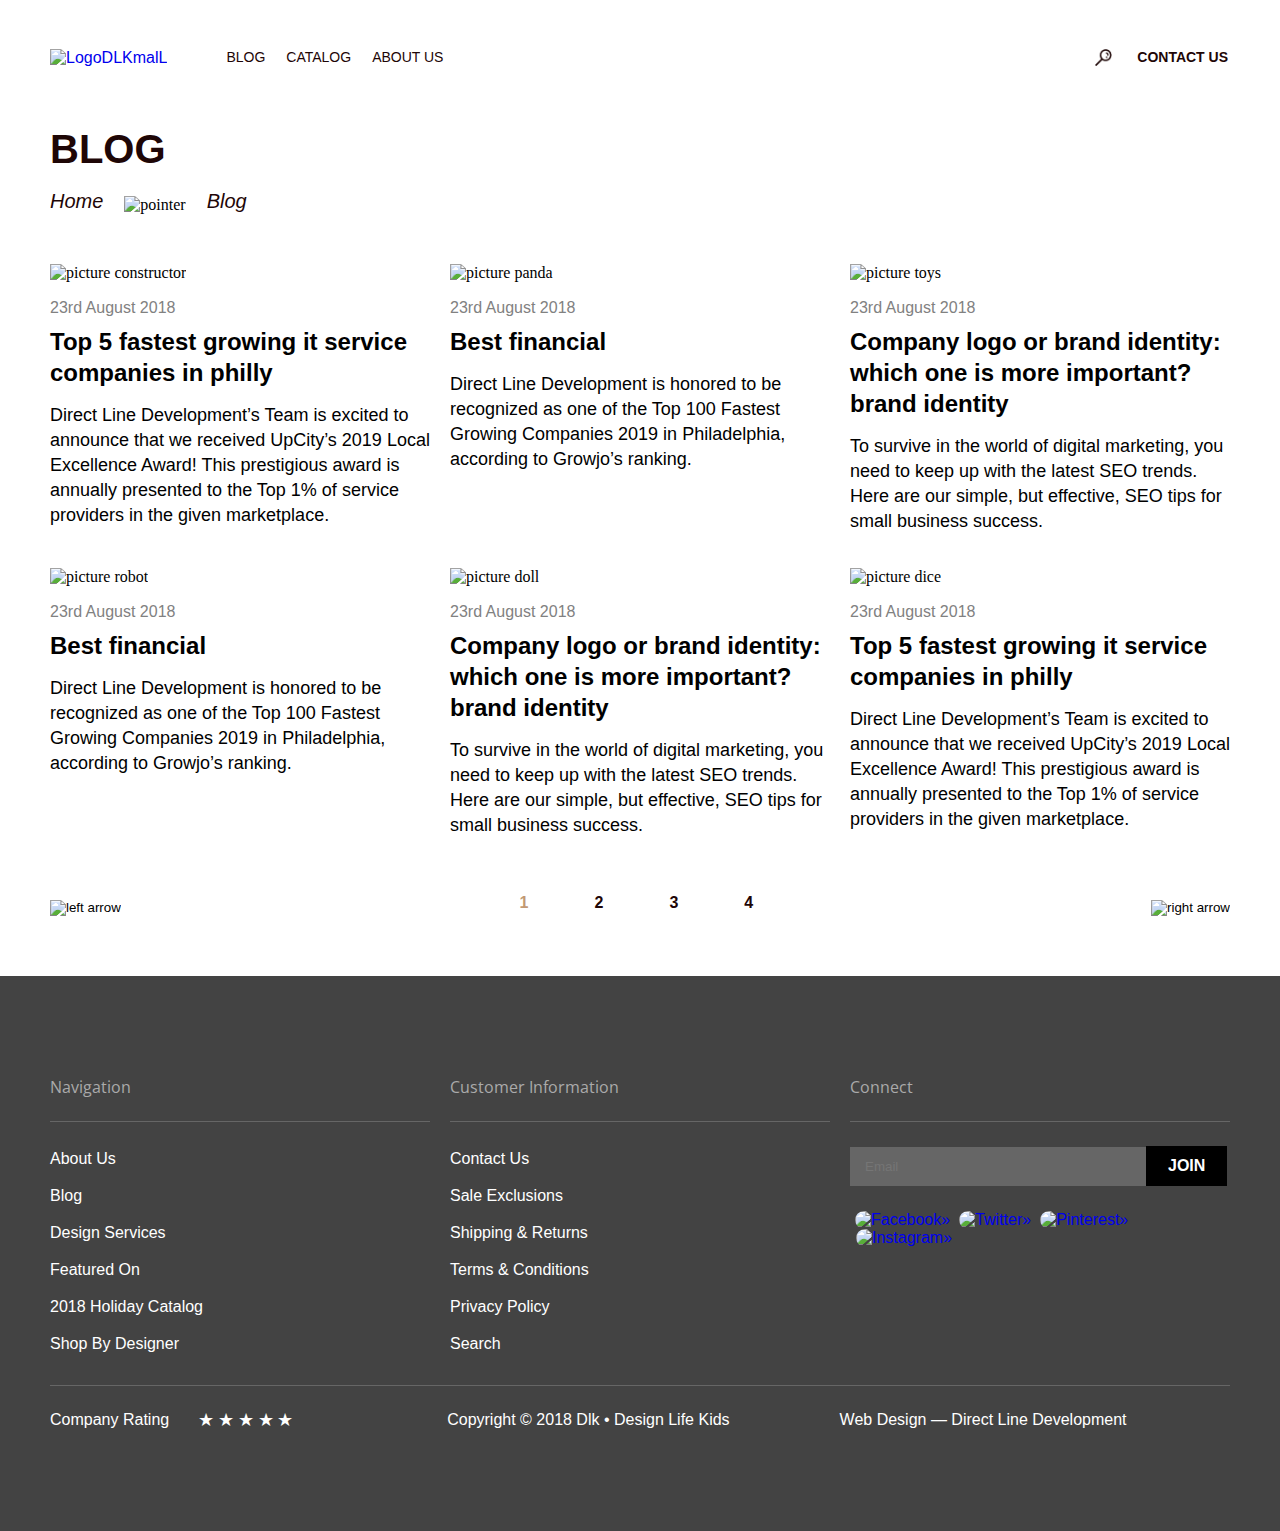
==== commit 93b384e0: "почти" ====
--- a/pages/blog.html
+++ b/pages/blog.html
@@ -33,7 +33,7 @@
         </uL>
     </header>
     <main class="blog">
-    <section class="blog container">
+    <section class="blog__contanier container">
         <h1 class="blog__title">Blog</h1>
             <nav class="breadcrumps">
                 <ul class="breadcrumps-list">
@@ -131,7 +131,6 @@
                     <label class="footer__lable" for="Email"></label>
                     <input class="footer__form" type="email" id="Email" placeholder="Email">
                     <button class="footer__btn">Join</button>
-                    </form>
                 </li>
                 <li class="footer-social__item"><a class="footer-social__link-fb" href="#"><img class="footer-social__img" src="../pictures/Facebook.svg" alt="Facebook»"></a></li>
                 <li class="footer-social__item"><a class="footer-social__link-tw" href="#"><img class="footer-social__img" src="../pictures/twitter.svg" alt="Twitter»"></a></li>
@@ -140,20 +139,28 @@
             </ul>
             </div>
             <div class="footer__end container">
-            <ul class="footer__end-iformation">
-                <li class="footer__end-text"> Company Rating</li> 
-                <li class="footer__end-stars"><fieldset class="information__raiting">
-                    <legend class="hidden__header">Rating</legend>
-                        <input class="raiting__stars width" type="radio" name="raiting stars" value="1" aria-label="terrible">
-                        <input class="raiting__stars width" type="radio" name="raiting stars" value="2" aria-label="tolerably">
-                        <input class="raiting__stars width" type="radio" name="raiting stars" value="3" aria-label="normal">
-                        <input class="raiting__stars width" type="radio" name="raiting stars" value="4" aria-label="fine">
-                        <input class="raiting__stars width" type="radio" name="raiting stars" value="5" aria-label="great">
-                    </fieldset>
-                </li>
-                <li class="footer__end-text">Copyright © 2018 Dlk • Design Life Kids</li>
-                <li class="footer__end-text">Web Design — Direct Line Development</li>
-            </ul>
+            <div class="footer__end-iformation">
+                <div class="footer__end-stars-contaner">
+                    <p class="footer__end-text"> Company Rating</p> 
+                    <div class="footer__end-stars">
+                        <div class="footer-stars__items" >
+                            <input class="raiting__stars" id="raiting-stars__1" type="radio" name="raiting stars" value="5" aria-label="terrible">
+                            <label class="raiting-stars__lable" for="raiting-stars__1"></label>
+                            <input class="raiting__stars" id="raiting-stars__2" type="radio" name="raiting stars" value="4" aria-label="tolerably">
+                            <label class="raiting-stars__lable" for="raiting-stars__2"></label>
+                            <input class="raiting__stars" id="raiting-stars__3" type="radio" name="raiting stars" value="3" aria-label="normal">
+                            <label class="raiting-stars__lable" for="raiting-stars__3"></label>
+                            <input class="raiting__stars" id="raiting-stars__4" type="radio" name="raiting stars" value="2" aria-label="fine">
+                            <label class="raiting-stars__lable" for="raiting-stars__4"></label>
+                            <input class="raiting__stars" id="raiting-stars__5" type="radio" name="raiting stars" value="1" aria-label="great">
+                            <label class="raiting-stars__lable" for="raiting-stars__5"></label>
+                        </div>
+                    </div>    
+                </div>
+                <div class="footer__end-text__contanier">
+                    <p class="footer__end-text">Copyright © 2018 Dlk • Design Life Kids</p>
+                    <a class="footer__end-item" href="#">Web Design — Direct Line Development</a>
+                </div>
             </div>
         </section>
     </footer>
--- a/styles/common.css
+++ b/styles/common.css
@@ -1,4 +1,85 @@
 /* Общие стили*/
+@font-face {
+    font-family: 'crimson_textbold';
+    src: url('../fonts/CrimsonText-BoldItalic.woff2') format('woff2'),
+        url('../fonts/CrimsonText-BoldItalic.woff') format('woff');
+    font-weight: normal;
+    font-style: normal;
+    font-display: swap;
+}
+
+@font-face {
+    font-family: 'crimson_textregular';
+    src: url('../fonts/CrimsonText-Italic.woff2') format('woff2'),
+        url('../fonts/CrimsonText-Italic.woff') format('woff');
+    font-weight: normal;
+    font-style: normal;
+    font-display: swap;
+}
+
+@font-face {
+    font-family: 'Montserrat-Bold';
+    src: url('../fonts/Montserrat-Bold.woff2') format('woff2'),
+        url('../fonts/Montserrat-Bold.woff') format('woff');
+    font-weight: normal;
+    font-style: normal;
+    font-display: swap;
+}
+
+@font-face {
+    font-family: 'Montserrat-ExtraLight';
+    src: url('../fonts/Montserrat-ExtraLight.woff2') format('woff2'),
+        url('../fonts/Montserrat-ExtraLight.woff') format('woff');
+    font-weight: normal;
+    font-style: normal;
+    font-display: swap;
+}
+
+@font-face {
+    font-family: 'Montserrat-Light';
+    src: url('../fonts/Montserrat-Light.woff2') format('woff2'),
+        url('../fonts/Montserrat-Light.woff') format('woff');
+    font-weight: normal;
+    font-style: normal;
+    font-display: swap;
+}
+
+@font-face {
+    font-family: 'Montserrat-SemiBold';
+    src: url('../fonts/Montserrat-SemiBold.woff2') format('woff2'),
+        url('../fonts/Montserrat-SemiBold.woff') format('woff');
+    font-weight: normal;
+    font-style: normal;
+    font-display: swap;
+}
+
+@font-face {
+    font-family: 'OpenSans-Boldt';
+    src: url('../fonts/OpenSans-Bold.woff2') format('woff2'),
+        url('../fonts/OpenSans-Bold.woff') format('woff');
+    font-weight: normal;
+    font-style: normal;
+    font-display: swap;
+}
+
+@font-face {
+    font-family: 'OpenSans-Regular';
+    src: url('../fonts/OpenSans-Regular.woff2') format('woff2'),
+        url('../fonts/OpenSans-Regular.woff') format('woff');
+    font-weight: normal;
+    font-style: normal;
+    font-display: swap;
+}
+
+@font-face {
+    font-family: 'Roboto-Regular';
+    src: url('../fonts/Roboto-Regular.woff2') format('woff2'),
+        url('../fonts/Roboto-Regular.woff') format('woff');
+    font-weight: normal;
+    font-style: normal;
+    font-display: swap;
+}
+
 * {
     margin: 0;
     padding: 0;
@@ -16,8 +97,7 @@
 }
 
 h1, h2 {
-    font-family: 'Montserrat', Arial, sans-serif;;
-    font-weight: 700;
+    font-family: 'Montserrat-Bold', Arial, sans-serif;
     font-size: 40px;
     text-transform: uppercase;
     color: #1E0606;
@@ -25,39 +105,41 @@
 
 a {
     text-decoration: none;
-    font-family: 'Open Sans', Arial, sans-serif;
+    font-family: 'OpenSans-Regular', Arial, sans-serif;
 }
 
 button,
-button:hover{
+button:hover {
     border: none;
     cursor: pointer;
 
 }
 
-button:hover{
+button:hover {
     background: #C29974;
 }
 
-.container{
-    max-width: 1200px;
-    margin: 50px auto;
+.container {
+    max-width: 1180px;
+    margin: auto;
+}
+
+textarea {
+    resize: none;
 }
 
 header {
     display: flex;
     align-items: center;
-}
-
-.header__logo{
-    margin-left: 7px;
-}
-
-.header__logo:hover{
+    padding-top: 48px;
+}
+
+
+.header__logo:hover {
     opacity: 0.5;
 }
 
-.header__logo:active{
+.header__logo:active {
     opacity: 0.2;
 }
 
@@ -68,11 +150,11 @@
 
 .header__nav-list {
     display: flex;
-    margin: auto 62px;
-    align-items: center;
-}
-
-.header-nav__item{
+    margin: auto 59px;
+    align-items: center;
+}
+
+.header-nav__item {
     display: flex;
     align-items: center;
     text-transform: uppercase;
@@ -82,23 +164,16 @@
     margin-right: 21px;
 }
 
-.header-search__item:hover{
-    opacity: 0.5;
-}
-
-.header-search__item:active{
-    opacity: 0.2;
-}
-
-.header-search__list{
+.header-search__list {
     display: flex;
     justify-content: end;
-    margin-right: 12px;
+    margin-right: 2px;
 } 
 
-.header-search__item{
+.header-search__item {
+    font-family: 'OpenSans-Bolb', Arial, sans-serif;
+    font-weight: 700;
     background-color: #FFFFFF;
-    font-weight: 700;
     font-size: 14px;
     line-height: 19px;
     display: flex;
@@ -111,8 +186,16 @@
     margin-right: 25px;
 }
 
+.header-search__item:hover {
+    opacity: 0.5;
+}
+
+.header-search__item:active {
+    opacity: 0.2;
+}
+
 .header-nav__link {
-    font-family: 'Open Sans', Arial, sans-serif;
+    font-family: 'OpenSans-Regular', Arial, sans-serif;
     font-weight: 400;
     font-size: 14px;    
     line-height: 19px;
@@ -122,11 +205,11 @@
     color: #1E0606;
 }
 
-.header-nav__link:hover{
+.header-nav__link:hover {
     color: #1e060683;
 }
 
-.header-nav__link:active{
+.header-nav__link:active {
     color: #1e06061f;
 }
 
@@ -137,27 +220,32 @@
     background-color: #434343;
 }
 
-.footer-block{
-    display: flex;
-    text-transform: capitalize;
+.hidden__header {
+    opacity: 0;
+    display: none;
+
+}
+
+.footer-block {
+    display: flex;
+    color: #AAAAAA;
+    padding-top: 100px;
+    margin-bottom: 53px;
+    gap: 20px;
+}
+
+.footer__list {
+    width: 380px;
+}
+
+.footer-text {
     font-family: 'Open Sans', Arial, sans-serif;
     font-size: 16px;
     line-height: 22px;
-    color: #AAAAAA;
-    padding-top: 90px;
-    padding-left: 10px;
-    margin-bottom: 47px;
-    gap: 20px;
-}
-
-.footer__list{
-    width: 380px;
-}
-
-.footer-text{
     border-bottom: 1px solid #666666;
     margin-bottom: 20px;
     padding-bottom: 23px;
+    text-transform: capitalize;
 }
 
 .footer-end {
@@ -167,23 +255,21 @@
 
 .footer__link {
     display: flex;
-    padding: 6px 0px 10px 0px;
+    padding: 6px 0px 9px 0px;
     text-transform: capitalize;
     color: #ffffff;
-    font-family: 'Open Sans', Arial, sans-serif;
-    font-style: normal;
+    font-family: 'OpenSans-Regular', Arial, sans-serif;
     font-weight: 400;
     font-size: 16px;
     line-height: 22px;
 }
 
-.footer__link:hover{
+.footer__link:hover {
     opacity: 0.5;
 }
 
 .header-search__btn {
-    font-family: 'Open Sans', Arial, sans-serif;
-    font-style: normal;
+    font-family: 'OpenSans-Boldt', Arial, sans-serif;
     font-weight: 700;
     font-size: 14px;
     line-height: 19px;
@@ -193,17 +279,17 @@
     color: #1E0606;
 }
 
-.footer__form{
+.footer__form {
     background: #666666;
     border: none;
     outline: 0;
     outline-offset: 0;
-    width: 305px;
+    width: 302px;
     height: 39px;
 }
 
-.footer__btn{
-    font-family: 'Open Sans';
+.footer__btn {
+    font-family: 'OpenSans-Bolb', Arial, sans-serif;
     font-weight: 700;
     font-size: 16px;
     line-height: 22px;
@@ -214,17 +300,17 @@
     margin-left: -10px;
 }
 
-.footer__input{
+.footer__input {
     margin-top: 24px;
     margin-bottom: 25px;
 }
 
-.footer__form{
+.footer__form {
     padding: 9px 15px;
 }
 
-.footer__lable{
-    font-family: 'Open Sans';   
+.footer__lable {
+    font-family: 'OpenSans-Regular', Arial, sans-serif;
     font-weight: 400;
     font-size: 16px;
     line-height: 22px;
@@ -236,31 +322,36 @@
     margin-left: 6px;
 }
 
-.footer-social__item:not(:last-child){
+.footer-social__item:not(:last-child) {
     margin-left: 5px;
 }
 
-.footer-social__img{
+.footer-social__img {
     border-radius: 15px;
     background-repeat: no-repeat;
 }
 
-.footer__end{
-    margin-top: 0px;
-}
-
-.footer__end-iformation{
-    display: flex;
-    justify-content: space-between;
-    gap: 99px;
-    margin-left: 10px;
+.footer__end-iformation {
+    display: flex;
     margin-top: -32px;
     border-top: 1px solid #666666;
     padding-top: 23px;
 }
 
-.footer__end-text{
-    font-family: 'Open Sans', Arial, sans-serif;
+.footer__end-text__contanier {
+    display: flex;
+    margin-left: 150px;
+    gap: 110px;
+}
+
+.footer__end-stars-contaner {
+    display: flex;
+    gap: 27px;
+}
+
+.footer__end-text,
+.footer__end-item {
+    font-family: 'OpenSans-Regular', Arial, sans-serif;
     font-weight: 400;
     font-size: 16px;
     line-height: 22px;
@@ -269,82 +360,66 @@
     color: #FFFFFF;
 }
 
-
-.footer__end-stars{
+.footer__end-item:hover {
+    text-decoration: underline;
+}
+
+.footer__end-stars {
     position: relative;
-    width: 5em;
-    height: 1em;
-    background-image: url(../pictures/star.svg);
-    background-size: 1em auto;
-    background-repeat: repeat-x;
-}
-
-.information__raiting{
-    display: flex;
-    gap: 2px;
-}
-.raiting__stars{
+    font-size: 18px;
+    display:inline-block;
+    margin-left: 2px;
+    width: 99px;
+}
+
+.footer-stars__items {
     position: absolute;
-    top: 0px;
-    left: 0px;
-    margin: 0px;
-    width: 1em;
-    height: 1em;
-    background-size: 1em auto;
-    background-repeat: repeat-x;
-    font-size: inherit;
-    -moz-appearance: none;
-    appearance: none;
+    width: 100%;
+    height: 100%;
+    top: 0;
+    left: 0;
+    display: flex;
+    flex-direction: row-reverse;
+    overflow: hidden;
+}
+
+.raiting__stars {
+    position: absolute;
+    width: 0;
+    height: 0;
+    opacity: 0;
+    visibility: 0;
+    top: 0;
+    left: 0;
+}
+
+.raiting-stars__lable {
+    flex: 0 0 20%;
+    height: 100%;
+    cursor: pointer;
+    color : #FFFFFF  ;
+}
+
+.raiting-stars__lable::before {
+    content: '★';
+    display: block;
+    transition: color 0,3s ease 0s;
+
+}
+
+.raiting-stars__lable:hover,
+.raiting-stars__lable:hover ~ .raiting-stars__lable,
+.raiting-stars__lable:checked ~ .raiting-stars__lable:hover,
+.footer__end-text:hover {
+    color: #836E5B;
 }
 
 .raiting__stars:checked,
-.raiting__stars:hover {
-    background-image: url(../pictures/star_aktive.svg);
-    background-size: 1em auto;
-}
-
-.raiting__stars:hover ~ .raiting__stars{
-    background-image: url(../pictures/star.svg);
-}
-
-.raiting__stars:nth-of-type(1){
-    z-index: 5;
-    width: 1em;
-}
-
-.raiting__stars:nth-of-type(2){
-    z-index: 4;
-    width: 2em;
-}
-
-.raiting__stars:nth-of-type(3){
-    z-index: 3;
-    width: 3em;
-}
-
-.raiting__stars:nth-of-type(4){
-    z-index: 2;
-    width: 4em;
-}
-
-.raiting__stars:nth-of-type(5){
-    z-index: 1;
-    width: 5em;
-}
-
-.information__raiting{
-    margin: 0;
-    padding: 0;
-    border: none;
-}
-
-.hidden__header{
-    opacity: 0;
-    position: absolute;
-    left: -1000px;
-}
-
-.visualli__hidden{
+.raiting__stars:checked ~ .raiting-stars__lable {
+    color: #836E5B;
+}
+
+.visualli__hidden {
     width: 1px;
     height: 1px;
     margin: -1px;
@@ -356,19 +431,14 @@
     clip-path: inset(100%);
 }
 
-.category__title {
-    margin: 59px 0 15px 11px;
-}
-
-.breadcrumps-list{
-    display: flex;
-    margin-left: 10px;
+.breadcrumps-list {
+    display: flex;
     gap: 21px;
     margin-bottom: 50px;
 }
 
-.breadcrumps__text{
-    font-family: 'Crimson Text', Arial, sans-serif;
+.breadcrumps__text {
+    font-family: 'crimson_textregular', Arial, sans-serif;
     font-style: italic;
     font-weight: 400;
     font-size: 20px;
@@ -376,63 +446,60 @@
     color: #1E0606;
 }
 
-.breadcrumps-nav__img{
+.breadcrumps-nav__img {
     margin-top: 8px;
 }
 
-.breadcrumps__text:hover{
+.breadcrumps__text:hover {
     opacity: 0.5;
 }
 
-.pages{
+.pages {
     display: flex;
     justify-content: space-between;
-    padding-top: 23px;
-}
-
-.pages__list{
-    display: flex;
-    gap: 64px;
-    padding: 4px 0px 14px 2px;
+}
+
+.pages__list {
+    display: flex;
+    gap: 66px;
+    padding: 4px 0px 14px 1px;
 }
 
 .pages__item-left,
-.pages__item-right{
+.pages__item-right {
     margin: 0; 
     padding: 0; 
     border: 0; 
     outline: none; 
     background-color: transparent;
-    margin-left: 10px;
-    margin-right: 10px;
-}
-
-.pages__item-left:hover{
+}
+
+.pages__item-left:hover {
     background: none;
     background-image: url(../pictures/hoverle.svg);
     background-repeat: no-repeat;
 }
 
-.pages__item-left:active{
+.pages__item-left:active {
     background: none;
     background-image: url(../pictures/aktleft.svg);
     background-repeat: no-repeat;
 }
 
-.pages__item-right:hover{
+.pages__item-right:hover {
     background: none;
     background-image: url(../pictures/hovervektor.svg);
     background-repeat: no-repeat;
 }
 
-.pages__item-right:active{
+.pages__item-right:active {
     background: none;
     background-image: url(../pictures/aktive.svg);
     background-repeat: no-repeat;
 }
 
-.pages__nav{
-    font-family: 'Montserrat';
+.pages__nav {
+    font-family: 'Montserrat-Bold',  Arial, sans-serif;
     font-weight: 700;
     font-size: 16px;
     line-height: 20px;
@@ -440,11 +507,11 @@
     color: #1E0606;
 }
 
-.pages__nav:hover{
+.pages__nav:hover {
     color: #AAAAAA;
 }
 
 .pages__nav:active,
-.actpage{
+.actpage {
     color: #C29974;
 }
--- a/styles/blog.css
+++ b/styles/blog.css
@@ -1,28 +1,31 @@
-.blog__title{
+.blog__contanier {
+    margin-bottom: 37px;
+}
+
+.blog__title {
     font-weight: 700;
     font-size: 40px;
     line-height: 49px;
-    margin: 58px 0px 14px 10px;
+    margin: 58px 0px 14px 0px;
 }
 
-.blog-list{
+.blog-list {
     display: flex;
     flex-wrap: wrap;
     gap: 20px;
-    margin-left: 10px;
-    margin-bottom: -39px;
+    margin-bottom: 14px;
 }
 
-.blog__item{
+.blog__item {
     max-width: 380px;
 }
 
-.blog_img{
+.blog_img {
     margin-bottom: 15px;
 }
 
-.blog__data{
-    font-family: 'Open Sans';
+.blog__data {
+    font-family: 'OpenSans-Regular', Arial, sans-serif;
     font-weight: 400;
     font-size: 16px;
     line-height: 22px;
@@ -31,8 +34,8 @@
     margin-bottom: 7px;
 }
 
-.blog__name{
-    font-family: 'Montserrat';
+.blog__name {
+    font-family: 'Montserrat-Bold',  Arial, sans-serif;
     font-weight: 700;
     font-size: 24px;
     line-height: 31px;
@@ -40,12 +43,12 @@
 }
 
 .blog__name:hover,
-.blog__name:active{
+.blog__name:active {
     text-decoration: underline;
 }
 
-.blog__information{
-    font-family: 'Open Sans';
+.blog__information {
+    font-family: 'OpenSans-Regular', Arial, sans-serif;
     font-weight: 400;
     font-size: 18px;
     line-height: 25px; 
@@ -53,6 +56,10 @@
     padding-bottom: 14px;
 }
 
-.pages{
-    margin-bottom: 60px;
-}+.pages {
+    margin-bottom: -21px;
+}
+
+footer {
+    margin-top: 70px;
+}
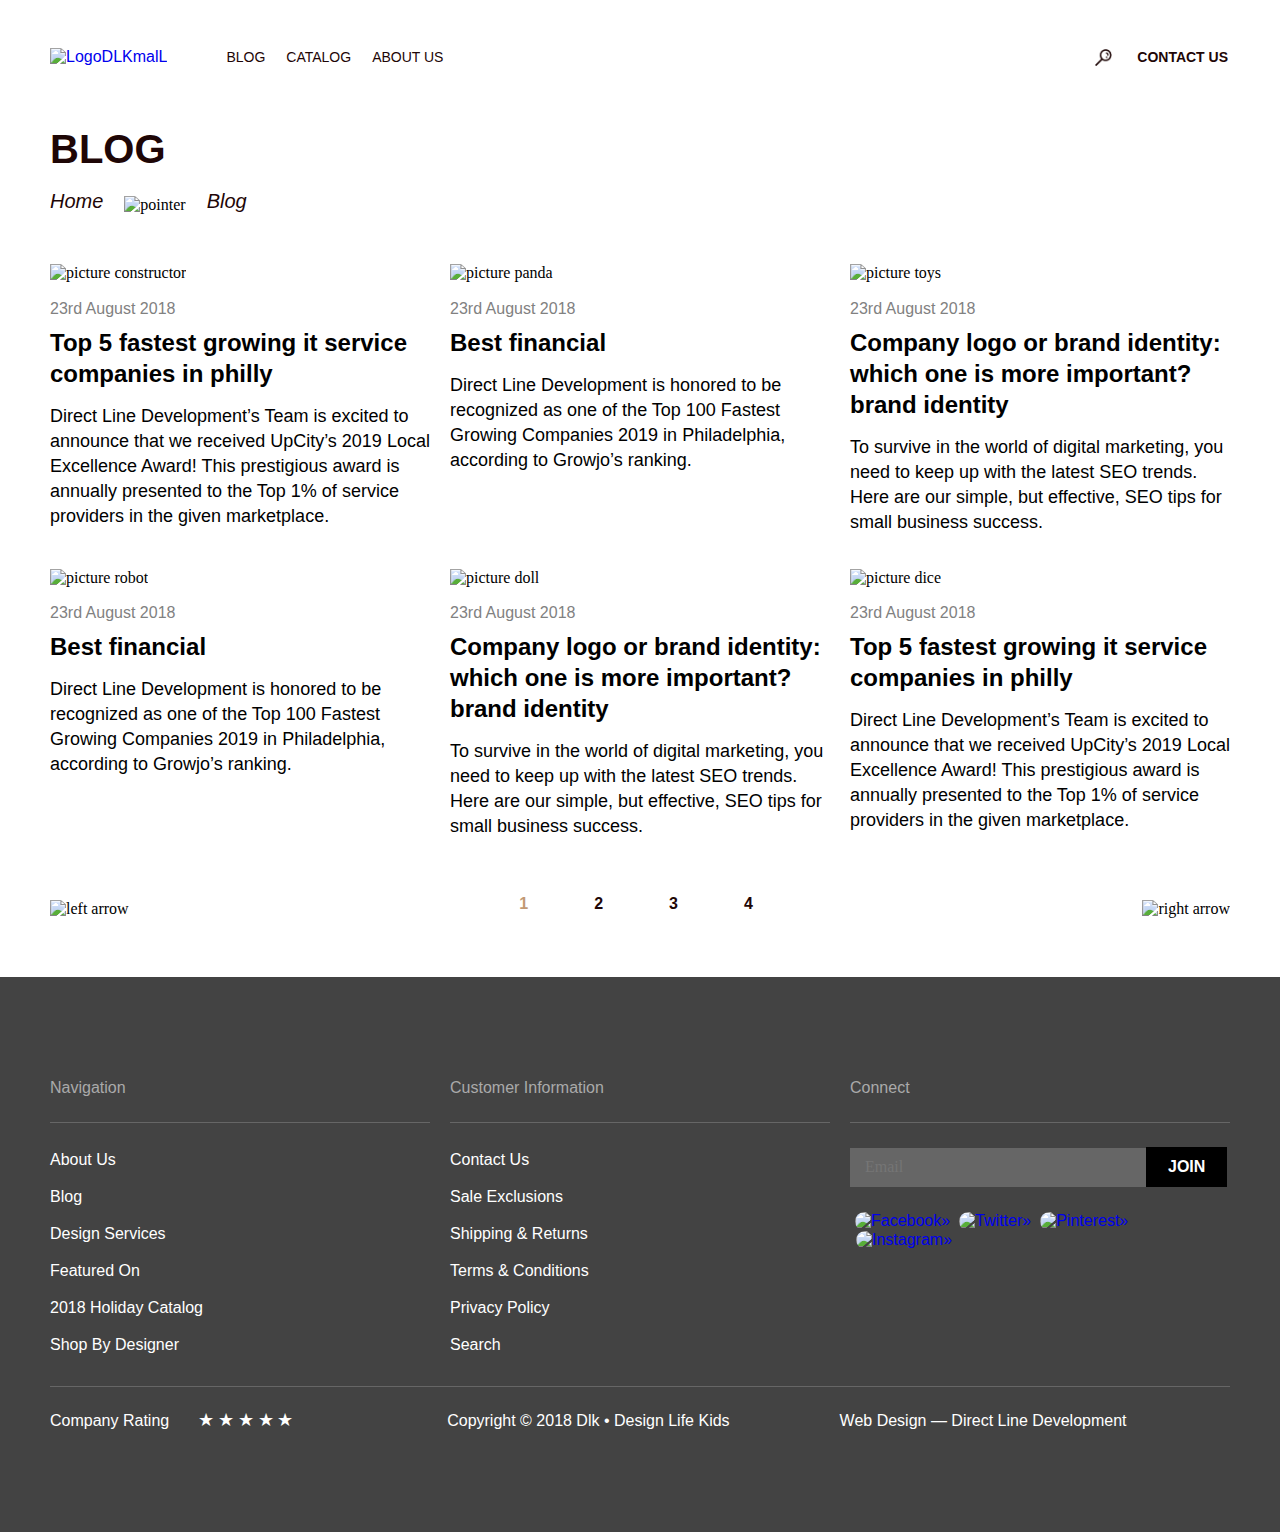
==== commit 7c9b29b1: "it is all" ====
--- a/pages/blog.html
+++ b/pages/blog.html
@@ -5,12 +5,9 @@
     <meta http-equiv="X-UA-Compatible" content="IE=edge">
     <meta name="viewport" content="width=device-width, initial-scale=1.0">
     <title>Blog</title>
-    <link rel="stylesheet" href="../styles/normalize.css">
-    <link rel="stylesheet" href="../styles/common.css">
-    <link rel="stylesheet" href="../styles/blog.css">
-    <link rel="preconnect" href="https://fonts.googleapis.com">
-    <link rel="preconnect" href="https://fonts.gstatic.com" crossorigin>
-    <link href="https://fonts.googleapis.com/css2?family=Crimson+Text:ital,wght@1,400;1,700&family=Montserrat:wght@700&family=Open+Sans:wght@400;700&display=swap" rel="stylesheet">
+    <link rel="stylesheet" href="../styles/normalizemin.css">
+    <link rel="stylesheet" href="../styles/commonmin.css">
+    <link rel="stylesheet" href="../styles/blogmin.css">
 </head>
 <body>
     <header class="header container">
@@ -128,8 +125,8 @@
             <ul class="footer__list">
                 <li class="footer-title"><p class="footer-text" tabindex="0">Connect</p></li>
                 <li class="footer__input">
-                    <label class="footer__lable" for="Email"></label>
-                    <input class="footer__form" type="email" id="Email" placeholder="Email">
+                    <label class="footer__lable" for="Email-footer"></label>
+                    <input class="footer__form" type="email" id="Email-footer" placeholder="Email">
                     <button class="footer__btn">Join</button>
                 </li>
                 <li class="footer-social__item"><a class="footer-social__link-fb" href="#"><img class="footer-social__img" src="../pictures/Facebook.svg" alt="Facebook»"></a></li>
@@ -138,10 +135,9 @@
                 <li class="footer-social__item"><a class="footer-social__link-ins" href="#"><img class="footer-social__img" src="../pictures/Instagram.svg" alt="Instagram»"></a></li>
             </ul>
             </div>
-            <div class="footer__end container">
-            <div class="footer__end-iformation">
+            <div class="footer__end-iformation container">
                 <div class="footer__end-stars-contaner">
-                    <p class="footer__end-text"> Company Rating</p> 
+                    <p class="footer__end-text_stars"> Company Rating</p> 
                     <div class="footer__end-stars">
                         <div class="footer-stars__items" >
                             <input class="raiting__stars" id="raiting-stars__1" type="radio" name="raiting stars" value="5" aria-label="terrible">
--- a/styles/normalizemin.css
+++ b/styles/normalizemin.css
@@ -0,0 +1 @@
+html {line-height: 1.15;-webkit-text-size-adjust: 100%;}body {margin: 0;}main {display: block;}h1 {font-size: 2em;margin: 0.67em 0;}hr {box-sizing: content-box;height: 0;overflow: visible;}pre {font-family: monospace, monospace;font-size: 1em;}a {background-color: transparent;}abbr[title] {border-bottom: none;text-decoration: underline;text-decoration: underline dotted;}b, strong {font-weight: bolder;}code, kbd, samp {font-family: monospace, monospace;font-size: 1em;}small {font-size: 80%;}sub, sup {font-size: 75%;line-height: 0;position: relative;vertical-align: baseline;}sub {bottom: -0.25em;}sup {top: -0.5em;}img {border-style: none;}button, input, optgroup, select, textarea {font-family: inherit;font-size: 100%;line-height: 1.15;margin: 0;}button, input {overflow: visible;}button, select {text-transform: none;}button, [type="button"], [type="reset"], [type="submit"] {-webkit-appearance: button;}button::-moz-focus-inner, [type="button"]::-moz-focus-inner, [type="reset"]::-moz-focus-inner, [type="submit"]::-moz-focus-inner {border-style: none;padding: 0;}button:-moz-focusring, [type="button"]:-moz-focusring, [type="reset"]:-moz-focusring, [type="submit"]:-moz-focusring {outline: 1px dotted ButtonText;}fieldset {padding: 0.35em 0.75em 0.625em;}legend {box-sizing: border-box;color: inherit;display: table;max-width: 100%;padding: 0;white-space: normal;}progress {vertical-align: baseline;}textarea {overflow: auto;}[type="checkbox"], [type="radio"] {box-sizing: border-box;padding: 0;}[type="number"]::-webkit-inner-spin-button, [type="number"]::-webkit-outer-spin-button {height: auto;}[type="search"] {-webkit-appearance: textfield;outline-offset: -2px;}[type="search"]::-webkit-search-decoration {-webkit-appearance: none;}::-webkit-file-upload-button {-webkit-appearance: button;font: inherit;}details {display: block;}summary {display: list-item;}template {display: none;}[hidden] {display: none;}--- a/styles/commonmin.css
+++ b/styles/commonmin.css
@@ -0,0 +1 @@
+@font-face {font-family: 'crimson_textbold';src: url('../fonts/CrimsonText-BoldItalic.woff2') format('woff2'), url('../fonts/CrimsonText-BoldItalic.woff') format('woff');font-weight: normal;font-style: normal;font-display: swap;}@font-face {font-family: 'crimson_textregular';src: url('../fonts/CrimsonText-Italic.woff2') format('woff2'), url('../fonts/CrimsonText-Italic.woff') format('woff');font-weight: normal;font-style: normal;font-display: swap;}@font-face {font-family: 'Montserrat-Bold';src: url('../fonts/Montserrat-Bold.woff2') format('woff2'), url('../fonts/Montserrat-Bold.woff') format('woff');font-weight: normal;font-style: normal;font-display: swap;}@font-face {font-family: 'Montserrat-ExtraLight';src: url('../fonts/Montserrat-ExtraLight.woff2') format('woff2'), url('../fonts/Montserrat-ExtraLight.woff') format('woff');font-weight: normal;font-style: normal;font-display: swap;}@font-face {font-family: 'Montserrat-Light';src: url('../fonts/Montserrat-Light.woff2') format('woff2'), url('../fonts/Montserrat-Light.woff') format('woff');font-weight: normal;font-style: normal;font-display: swap;}@font-face {font-family: 'Montserrat-SemiBold';src: url('../fonts/Montserrat-SemiBold.woff2') format('woff2'), url('../fonts/Montserrat-SemiBold.woff') format('woff');font-weight: normal;font-style: normal;font-display: swap;}@font-face {font-family: 'OpenSans-Boldt';src: url('../fonts/OpenSans-Bold.woff2') format('woff2'), url('../fonts/OpenSans-Bold.woff') format('woff');font-weight: normal;font-style: normal;font-display: swap;}@font-face {font-family: 'OpenSans-Regular';src: url('../fonts/OpenSans-Regular.woff2') format('woff2'), url('../fonts/OpenSans-Regular.woff') format('woff');font-weight: normal;font-style: normal;font-display: swap;}@font-face {font-family: 'Roboto-Regular';src: url('../fonts/Roboto-Regular.woff2') format('woff2'), url('../fonts/Roboto-Regular.woff') format('woff');font-weight: normal;font-style: normal;font-display: swap;}* {margin: 0;padding: 0;box-sizing: border-box;}:active, :hover, :focus {outline: 0;outline-offset: 0;}ol, ul {list-style-type: none;}h1, h2 {font-family: 'Montserrat-Bold', Arial, sans-serif;font-size: 40px;text-transform: uppercase;color: #1E0606;}a {text-decoration: none;font-family: 'OpenSans-Regular', Arial, sans-serif;}button, button:hover {border: none;cursor: pointer;}button:hover {background: #C29974;}.container {max-width: 1180px;margin: auto;}textarea {resize: none;}header {display: flex;align-items: center;padding-top: 48px;}.header__logo:hover {opacity: 0.5;}.header__logo:active {opacity: 0.2;}.header__nav {margin-right: auto;}.header__nav-list {display: flex;margin: auto 59px;align-items: center;}.header-nav__item {display: flex;align-items: center;text-transform: uppercase;}.header-nav__item:not(:last-child) {margin-right: 21px;}.header-search__list {display: flex;justify-content: end;margin-right: 2px;}.header-search__item {font-family: 'OpenSans-Bolb', Arial, sans-serif;font-weight: 700;background-color: #FFFFFF;font-size: 14px;line-height: 19px;display: flex;align-items: center;text-transform: uppercase;color: #1E0606;}.header-search__item:not(:last-child) {margin-right: 25px;}.header-search__item:hover {opacity: 0.5;}.header-search__item:active {opacity: 0.2;}.header-nav__link {font-family: 'OpenSans-Regular', Arial, sans-serif;font-weight: 400;font-size: 14px;line-height: 19px;display: flex;align-items: center;text-transform: uppercase;color: #1E0606;}.header-nav__link:hover {color: #1e060683;}.header-nav__link:active {color: #1e06061f;}.footer {width: 100%;height: 555px;background-color: #434343;}.hidden__header {opacity: 0;display: none;}.footer-block {display: flex;padding-top: 100px;margin-bottom: 53px;gap: 20px;}.footer__list {width: 380px;}.footer-text {font-family: 'Open Sans', Arial, sans-serif;font-size: 16px;line-height: 22px;color: #AAAAAA;border-bottom: 1px solid #666666;margin-bottom: 20px;padding-bottom: 23px;text-transform: capitalize;}.footer-end {display: flex;justify-content: space-around;}.footer__link {display: flex;padding: 6px 0px 9px 0px;text-transform: capitalize;color: #ffffff;font-family: 'OpenSans-Regular', Arial, sans-serif;font-weight: 400;font-size: 16px;line-height: 22px;}.footer__link:hover {opacity: 0.5;}.header-search__btn {font-family: 'OpenSans-Boldt', Arial, sans-serif;font-weight: 700;font-size: 14px;line-height: 19px;display: flex;align-items: center;text-transform: uppercase;color: #1E0606;}.footer__form {background: #666666;border: none;outline: 0;outline-offset: 0;width: 302px;height: 39px;}.footer__btn {font-family: 'OpenSans-Bolb', Arial, sans-serif;font-weight: 700;font-size: 16px;line-height: 22px;text-transform: uppercase;color: #FFFFFF;padding: 9px 22px;background-color: #000000;margin-left: -10px;}.footer__input {margin-top: 24px;margin-bottom: 25px;}.footer__form {padding: 9px 15px;}.footer__lable {font-family: 'OpenSans-Regular', Arial, sans-serif;font-weight: 400;font-size: 16px;line-height: 22px;color: #EBEBEB;}.footer-social__item {display: inline;margin-left: 6px;}.footer-social__item:not(:last-child) {margin-left: 5px;}.footer-social__img {border-radius: 15px;background-repeat: no-repeat;}.footer-social__img:hover {opacity: 0.5;}.footer-social__img:active {opacity: 0.2;}.footer__end-iformation {display: flex;margin-top: -32px;border-top: 1px solid #666666;padding-top: 23px;}.footer__end-text__contanier {display: flex;margin-left: 150px;gap: 110px;}.footer__end-stars-contaner {display: flex;gap: 27px;}.footer__end-text, .footer__end-item, .footer__end-text_stars {font-family: 'OpenSans-Regular', Arial, sans-serif;font-weight: 400;font-size: 16px;line-height: 22px;display: flex;align-items: center;color: #FFFFFF;}.footer__end-item:hover {text-decoration: underline;}.footer__end-stars {position: relative;font-size: 18px;display:inline-block;margin-left: 2px;width: 99px;}.footer-stars__items {position: absolute;width: 100%;height: 100%;top: 0;left: 0;display: flex;flex-direction: row-reverse;overflow: hidden;}.raiting__stars {position: absolute;width: 0;height: 0;opacity: 0;visibility: 0;top: 0;left: 0;}.raiting-stars__lable {flex: 0 0 20%;height: 100%;cursor: pointer;color : #FFFFFF ;}.raiting-stars__lable::before {content: '★';display: block;transition: color 0,3s ease 0s;}.raiting-stars__lable:hover, .raiting-stars__lable:hover ~ .raiting-stars__lable, .raiting-stars__lable:checked ~ .raiting-stars__lable:hover, .footer__end-text_stars:hover {color: #836E5B;}.raiting__stars:checked, .raiting__stars:checked ~ .raiting-stars__lable {color: #836E5B;}.visualli__hidden {width: 1px;height: 1px;margin: -1px;border: 0;padding: 0;white-space: nowrap;overflow: hidden;clip: rect(0 0 0 0);clip-path: inset(100%);}.breadcrumps-list {display: flex;gap: 21px;margin-bottom: 50px;}.breadcrumps__text {font-family: 'crimson_textregular', Arial, sans-serif;font-style: italic;font-weight: 400;font-size: 20px;line-height: 26px;color: #1E0606;}.breadcrumps-nav__img {margin-top: 8px;}.breadcrumps__text:hover {opacity: 0.5;}.pages {display: flex;justify-content: space-between;}.pages__list {display: flex;gap: 66px;padding: 4px 0px 14px 1px;}.pages__item-left, .pages__item-right {margin: 0;padding: 0;border: 0;outline: none;background-color: transparent;}.pages__item-left:hover {background: none;background-image: url(../pictures/hoverle.svg);background-repeat: no-repeat;}.pages__item-left:active {background: none;background-image: url(../pictures/aktleft.svg);background-repeat: no-repeat;}.pages__item-right:hover {background: none;background-image: url(../pictures/hovervektor.svg);background-repeat: no-repeat;}.pages__item-right:active {background: none;background-image: url(../pictures/aktive.svg);background-repeat: no-repeat;}.pages__nav {font-family: 'Montserrat-Bold', Arial, sans-serif;font-weight: 700;font-size: 16px;line-height: 20px;text-transform: uppercase;color: #1E0606;}.pages__nav:hover {color: #AAAAAA;}.pages__nav:active, .actpage {color: #C29974;}--- a/styles/blogmin.css
+++ b/styles/blogmin.css
@@ -0,0 +1 @@
+.blog__contanier{margin-bottom:37px}.blog__title{font-weight:700;font-size:40px;line-height:49px;margin:58px 0 14px}.blog-list{display:flex;flex-wrap:wrap;gap:20px;margin-bottom:14px}.blog__item{max-width:380px}.blog_img{margin-bottom:15px}.blog__data{font-family:'OpenSans-Regular',Arial,sans-serif;font-weight:400;font-size:16px;line-height:22px;color:#818181;mix-blend-mode:normal;margin-bottom:7px}.blog__name{font-family:'Montserrat-Bold',Arial,sans-serif;font-weight:700;font-size:24px;line-height:31px;color:#000}.blog__name:hover,.blog__name:active{text-decoration:underline}.blog__information{font-family:'OpenSans-Regular',Arial,sans-serif;font-weight:400;font-size:18px;line-height:25px;padding-top:15px;padding-bottom:14px}.pages{margin-bottom:-21px}footer{margin-top:70px}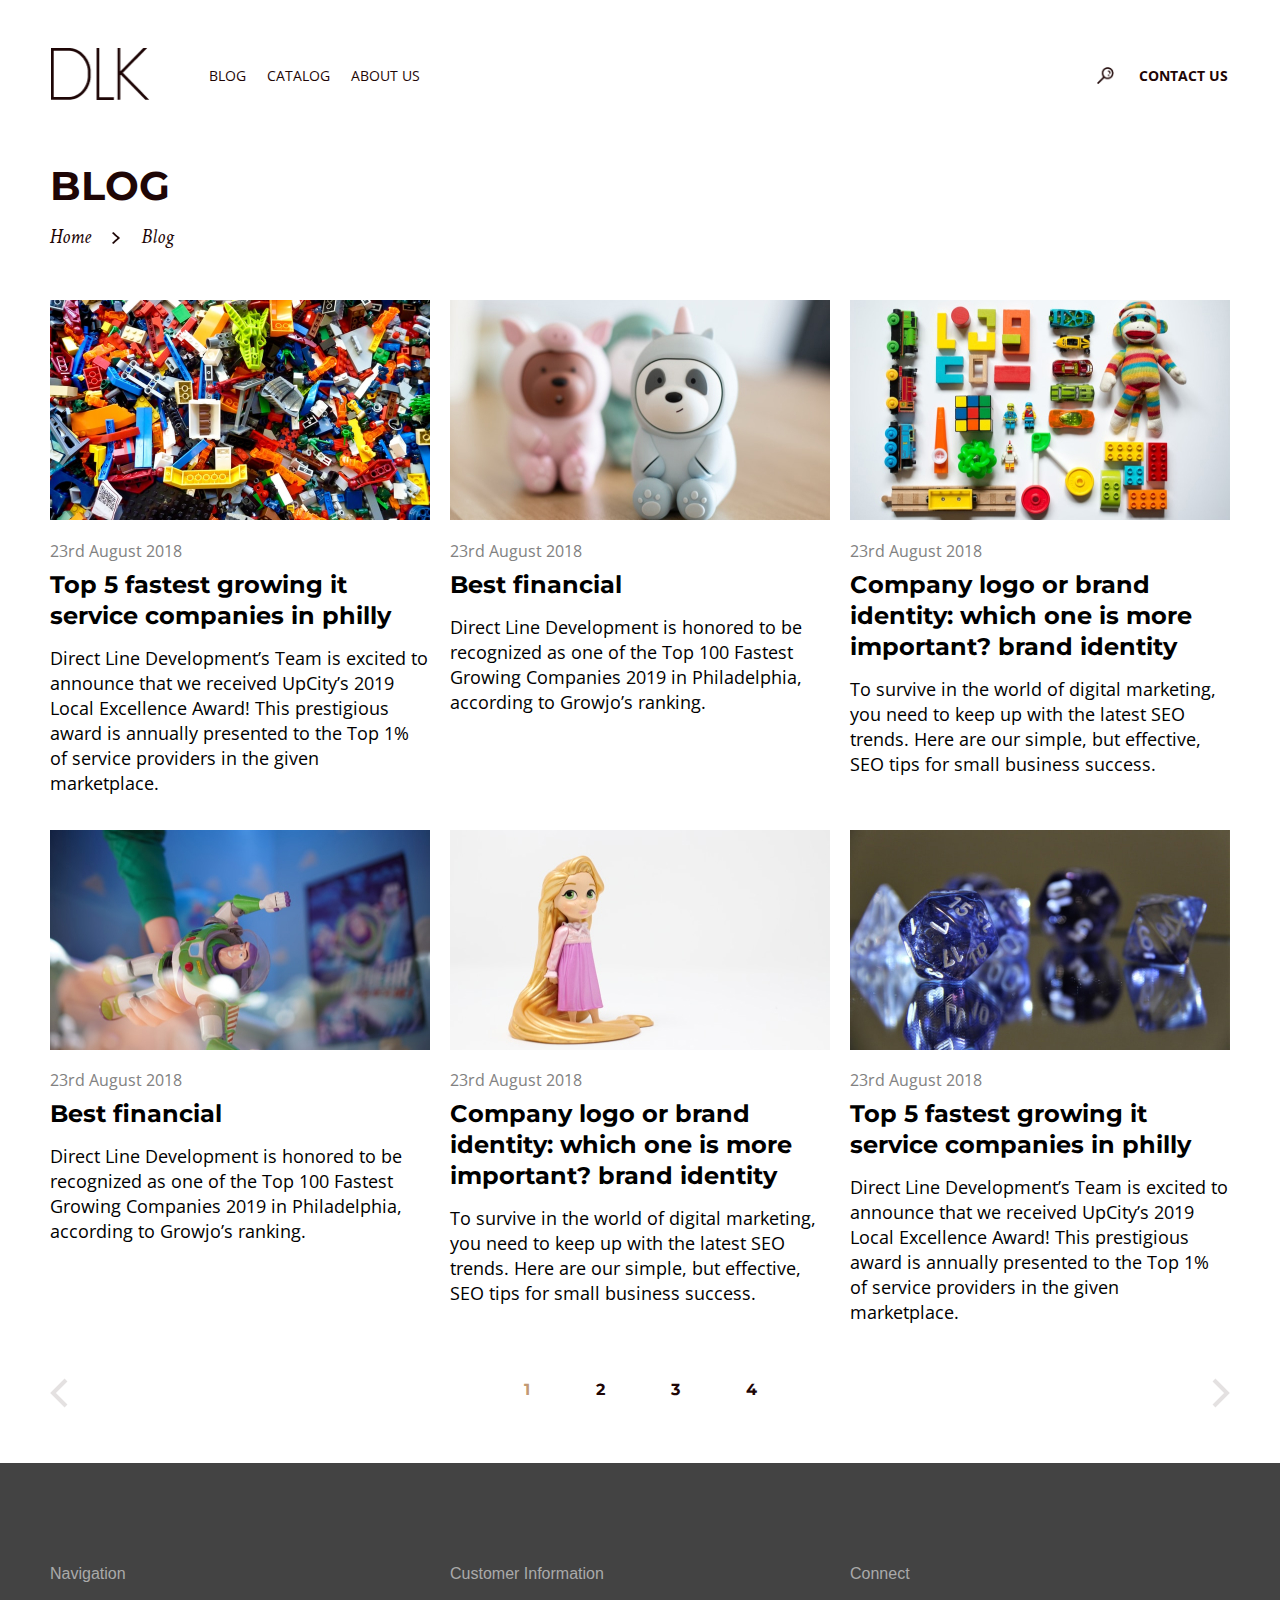
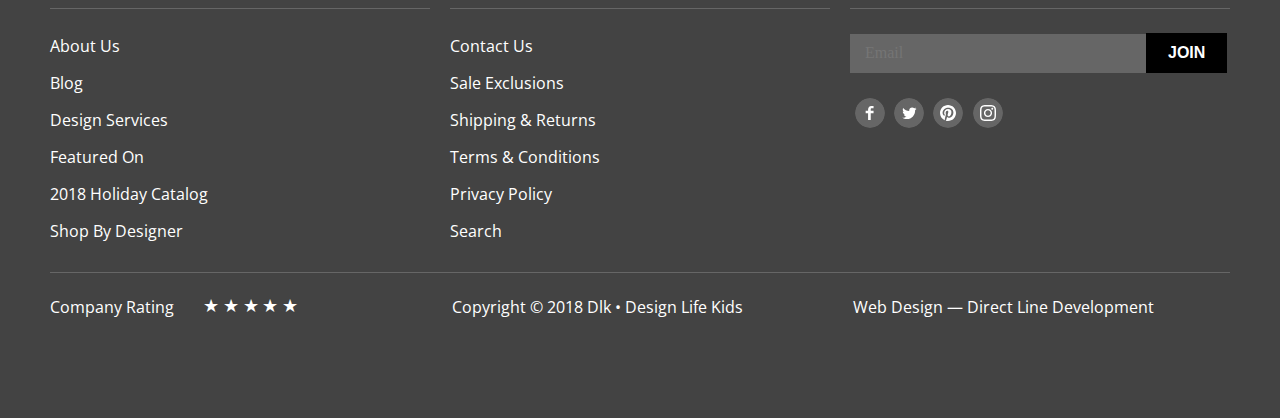
==== commit 8977de30: "Merge 9af2692dc196b4c13058e710a4732704aa9f0f3a into 9a7f5fdacab76aca2b3aee9a3ef9c86c458552ff" ====
--- a/pages/blog.html
+++ b/pages/blog.html
@@ -25,7 +25,7 @@
             </ul>
         </nav>
             <uL class="header-search__list">
-                <li class="header-search__item"><img class="header-search-img" src="../pictures/XMLID1397.png" alt="search" width="17" height="17"></li>
+                <li class="header-search__item"><img class="header-search-img" src="../pictures/serch.png" alt="search" width="17" height="17"></li>
             <li class="header-search__item"><a class="header-search__btn" href="../pages/contact.html">Contact us</a></li>
         </uL>
     </header>
